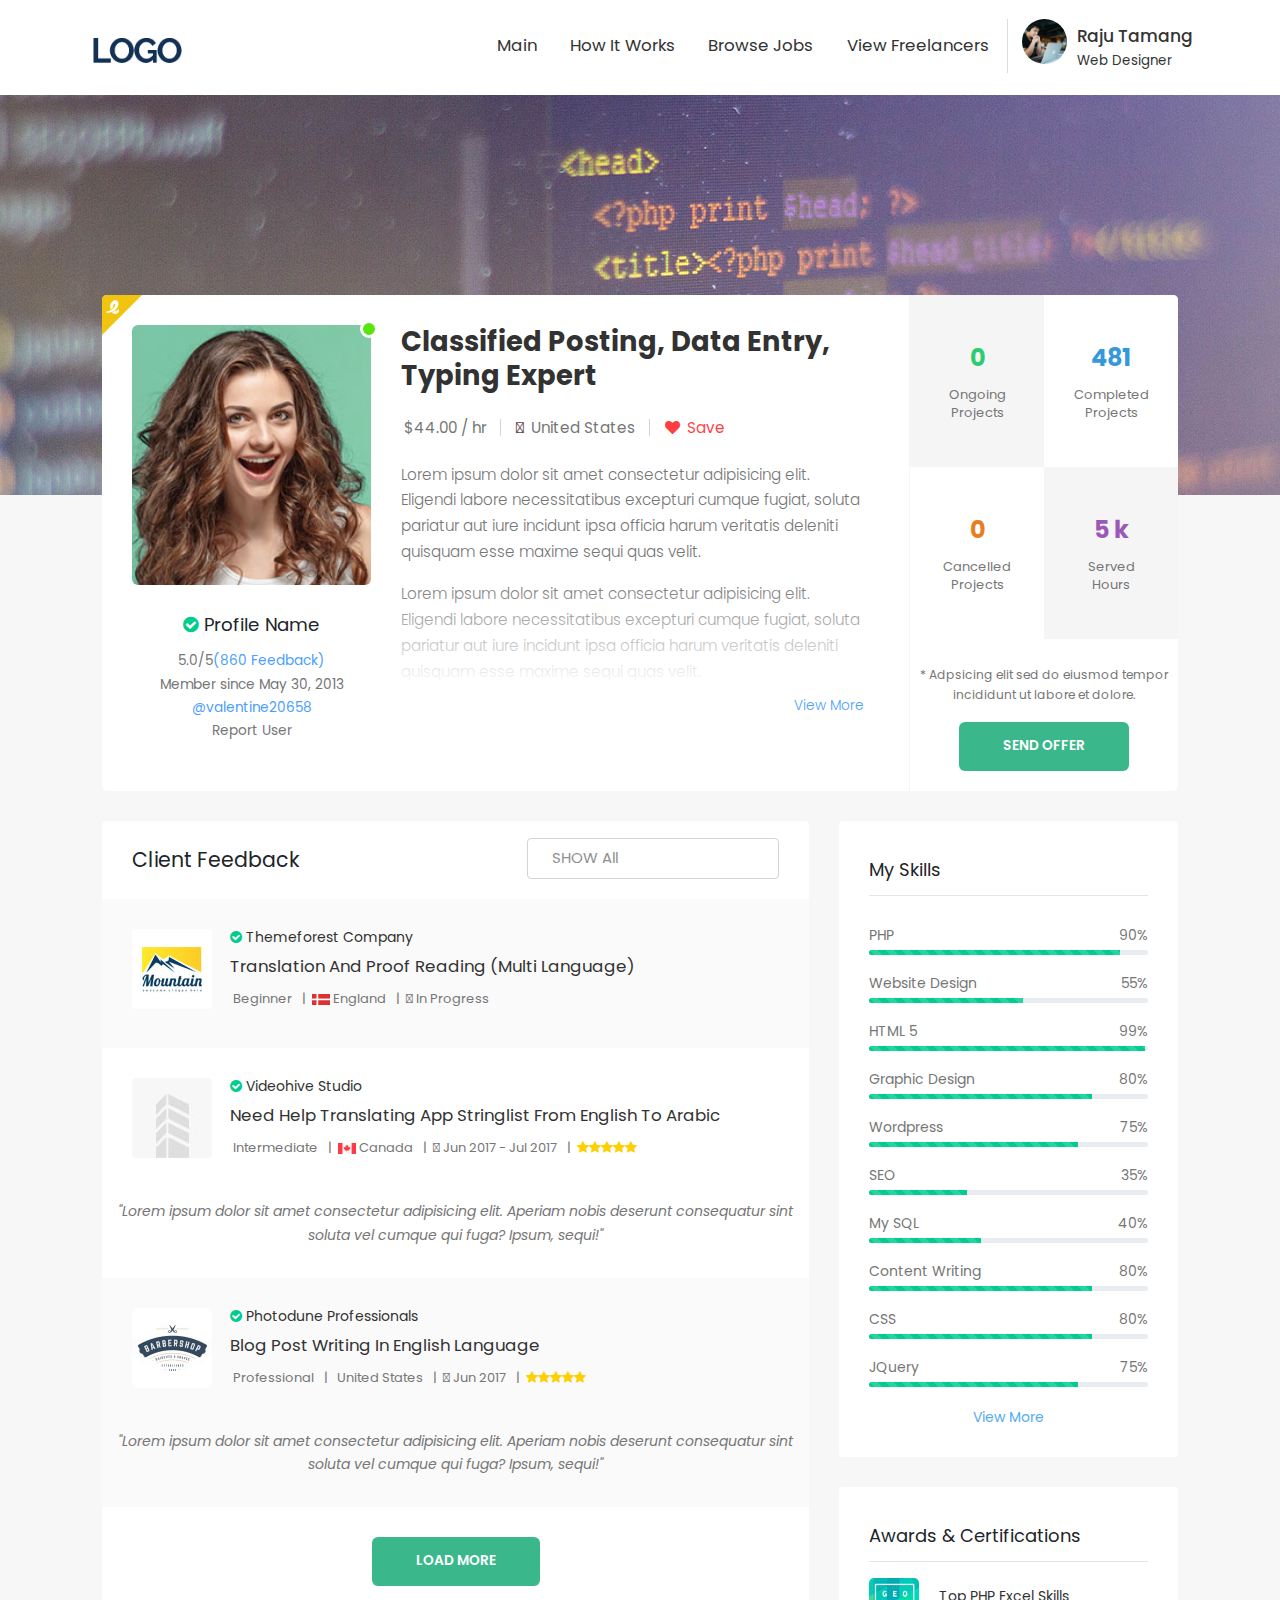
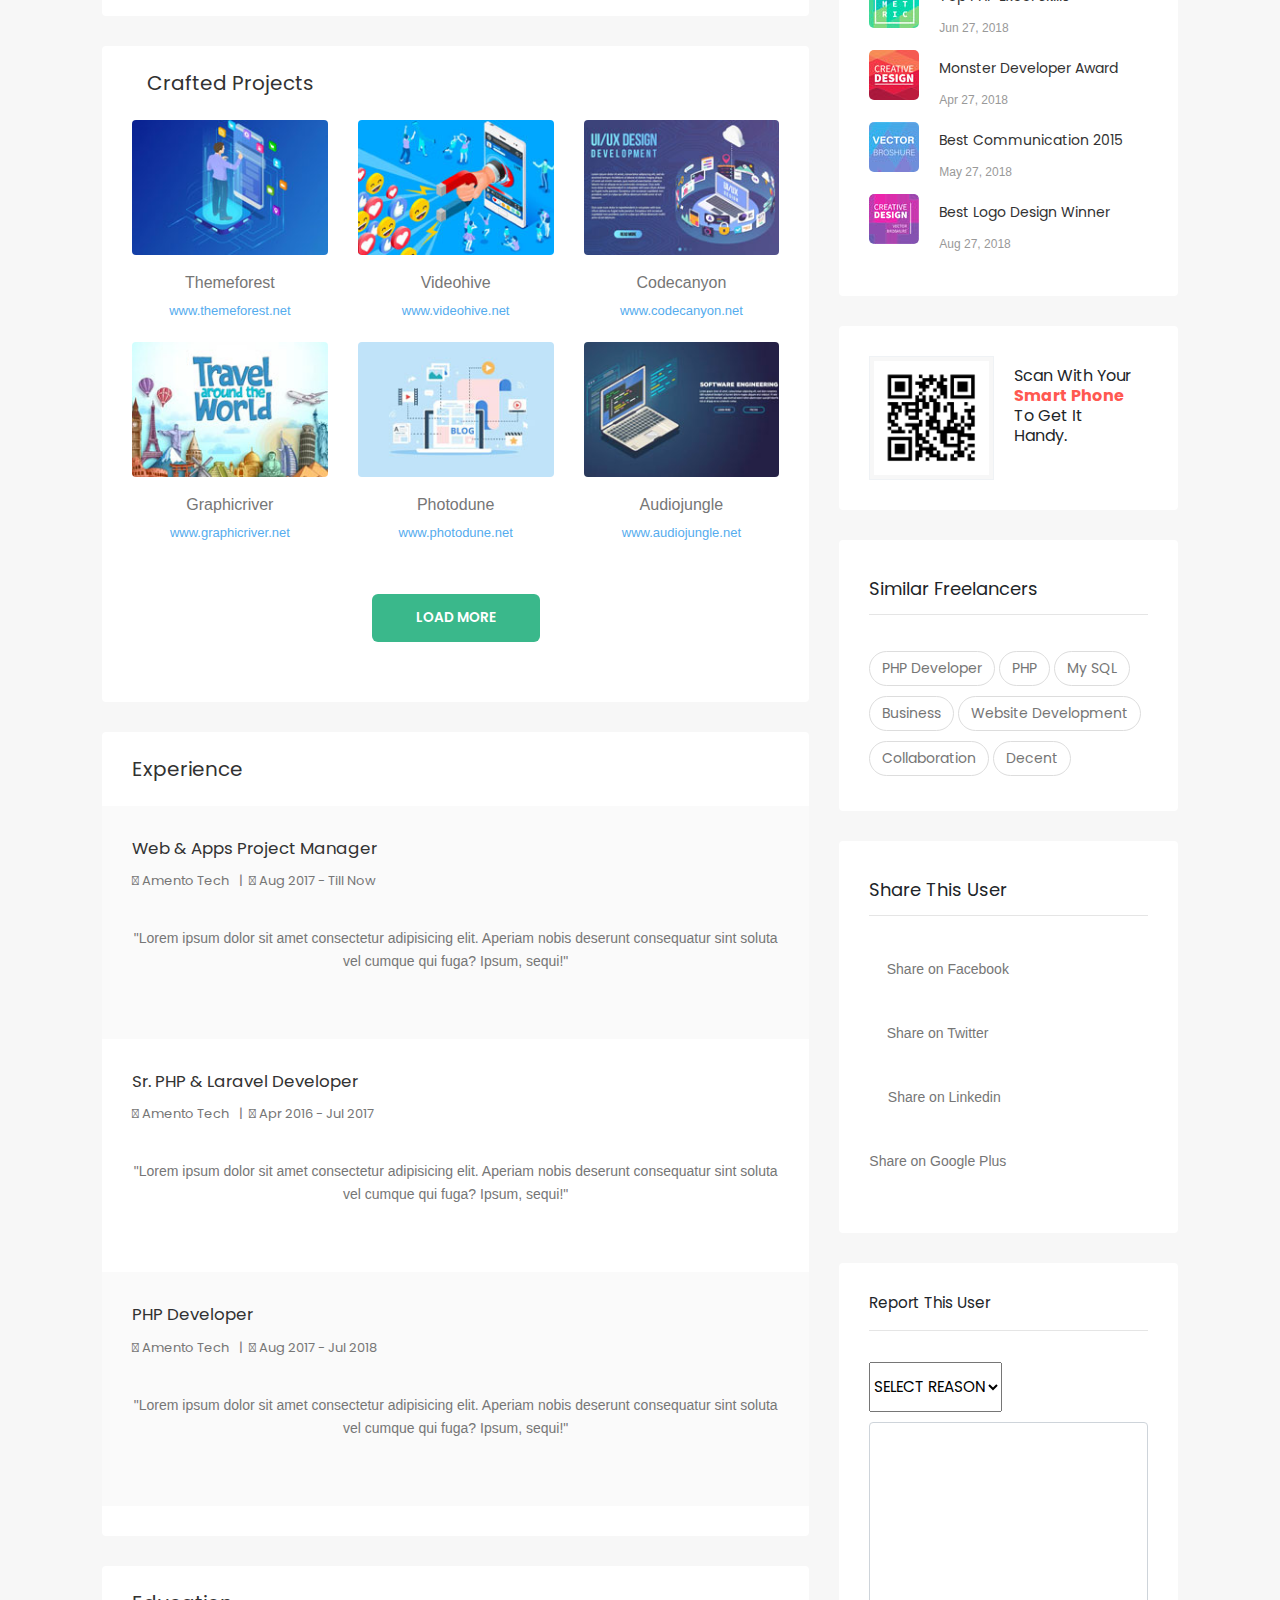
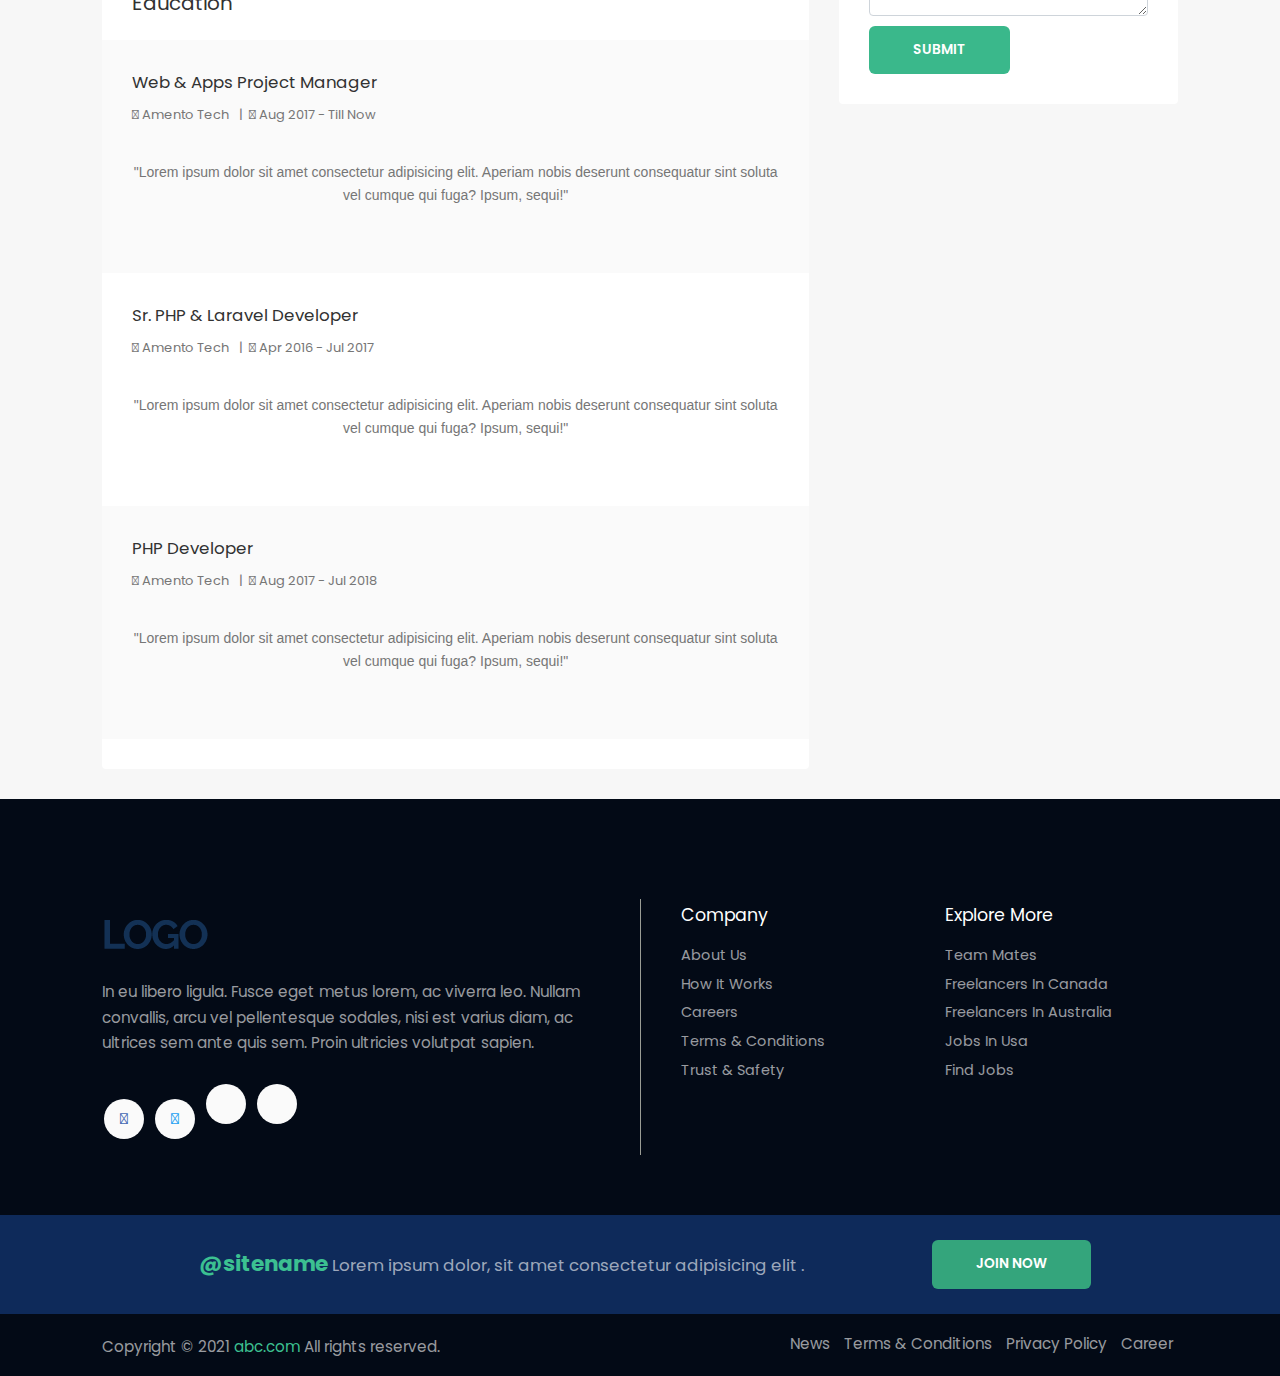
==== detailPage.html @ 2f691afe "workfromHome" ====
<!DOCTYPE html>
<html class="support-no-js">

<head>
    <meta charset="utf-8">
    <meta name="viewport" content="width=device-width, initial-scale=1">
    <link rel="shortcut icon" href="img/logo.png" />
    <title>New Job site</title>
    <!-- css_link -->
    <link rel="stylesheet" href="https://maxcdn.bootstrapcdn.com/bootstrap/4.0.0/css/bootstrap.min.css"
        integrity="sha384-Gn5384xqQ1aoWXA+058RXPxPg6fy4IWvTNh0E263XmFcJlSAwiGgFAW/dAiS6JXm" crossorigin="anonymous">
    <link rel="stylesheet" href="css/main.css">
    <link href="https://maxcdn.bootstrapcdn.com/font-awesome/4.7.0/css/font-awesome.min.css" rel="stylesheet"
        type="text/css">
    <link rel="stylesheet" href="https://use.fontawesome.com/releases/v5.8.1/css/all.css"
        integrity="sha384-50oBUHEmvpQ+1lW4y57PTFmhCaXp0ML5d60M1M7uH2+nqUivzIebhndOJK28anvf" crossorigin="anonymous">
</head>

<body>
    <header>
        <div id="headerWrap">
            <section id="navWrap">
                <nav class="navbar navbar-expand-lg navbar-light bg-light container" data-toggle="affix">
                    <a class="navbar-brand" href="index.html">
                         <img src="img/logo.png" class="img-fluid logoWhite"
                            alt="logo">
                            <img src="img/logo.png" class="img-fluid logoBlack"
                            alt="logo">
                    </a>
                    <div class="dropdown profileHolderMob">
                        <a class="nav-link dropdown-toggle" href="#" id="navbarDropdown" role="button" data-toggle="dropdown" aria-haspopup="true" aria-expanded="false">
                         <div class="profileInner">
                             <div class="profileImage"><img src="./img/9.jpg" class="img-fluid" alt="image"></div> 
                             <div class="profileInfo">
                                <h3>Raju Tamang</h3>
                               <p>Web Designer</p>
                             </div>
                         </div>
                        </a>
                        <div class="dropdown-menu" aria-labelledby="navbarDropdown">
                          <a class="dropdown-item" href="#">My Profile</a>
                          <a class="dropdown-item" href="#">Messages</a>
                          <a class="dropdown-item" href="#">Invoices</a>
                        </div>
                    </div>
                    <button class="navbar-toggler second-button" type="button" data-toggle="collapse"
                        data-target="#navbarSupportedContent" aria-controls="navbarSupportedContent"
                        aria-expanded="false" aria-label="Toggle navigation">
                        <div class="animated-icon2"><span></span><span></span><span></span><span></span>
                        </div>
                    </button>
                    <div class="collapse navbar-collapse" id="navbarSupportedContent">
                        <ul class="navbar-nav ml-auto">
                            <li class="nav-item">
                                <a class="nav-link" href="#">Main</a>
                            </li>
                            <li class="nav-item">
                                <a class="nav-link" href="detail.html">How it works</a>
                            </li>
                            <li class="nav-item">
                                <a class="nav-link" href="detail.html">Browse jobs</a>
                            </li>
                            <li class="nav-item">
                                <a class="nav-link" href="contact.html">View Freelancers</a>
                            </li>
                            <li class="nav-item dropdown profileHolder">
                                <a class="nav-link dropdown-toggle" href="#" id="navbarDropdown" role="button" data-toggle="dropdown" aria-haspopup="true" aria-expanded="false">
                                 <div class="profileInner">
                                     <div class="profileImage"><img src="./img/9.jpg" class="img-fluid" alt="image"></div> 
                                     <div class="profileInfo">
                                        <h3>Raju Tamang</h3>
                                       <p>Web Designer</p>
                                     </div>
                                 </div>
                                </a>
                                <div class="dropdown-menu" aria-labelledby="navbarDropdown">
                                  <a class="dropdown-item" href="#">My Profile</a>
                                  <a class="dropdown-item" href="#">Messages</a>
                                  <a class="dropdown-item" href="#">Invoices</a>
                                </div>
                              </li>
                        </ul>
                    </div>
                </nav>
            </section>
        </div>
    </header>
    <main>
        <div id="detailMain">
            <section id="banner">
                  <img src="img/banner.jpg" class="img-fluid" alt="image">
          </section>
          <section id="user-profile">
              <div class="container">
                  <div class="row profilebox">
                      <div class="col-sm-9 col-md-12 col-lg-9">
                          <div class="row profileboxLeft">
                            <div class="col-sm-4 profileWrap">
                                <div class="image">
                                    <img src="img/profile.jpg" class="img-fluid"  alt="image">
                                    <div class="isOnline"></div>
                                </div>
                                    <h3><i class="fa fa-check-circle" aria-hidden="true"></i> Profile Name
                                    </h3>
                                    <p> 5.0/5<a href="#"><span>(860 Feedback)</span></a>
                                        <br>
                                        Member since May 30, 2013
                                        <a href="#"> <span>@valentine20658</span></a>
                                        <br>
                                        <a href="#" class="report">Report User</a>
                                    </p>
                            </div>
                            <div class="col-sm-8 profileText">
                              <div class="top">
                                  <h2>Classified Posting, Data Entry, Typing Expert</h2>
                                  <ul>
                                      <li> <i class="far fa-money-bill-alt"></i> $44.00 / hr</li>
                                      <li> <i class="fas fa-flag"></i> United States </li>
                                      <li id="red"><i class="fa fa-heart"></i> Save</li>
                                  </ul>
                                  <div class="detailTextCov">
                                    <div class="detailText">
                                      <p>
                                        Lorem ipsum dolor sit amet consectetur adipisicing elit.
                                        Eligendi labore necessitatibus excepturi cumque fugiat,
                                        soluta pariatur aut iure incidunt ipsa officia harum
                                        veritatis deleniti quisquam esse maxime sequi quas
                                        velit.
                                      </p>
                                      <p>
                                        Lorem ipsum dolor sit amet consectetur adipisicing elit.
                                        Eligendi labore necessitatibus excepturi cumque fugiat,
                                        soluta pariatur aut iure incidunt ipsa officia harum
                                        veritatis deleniti quisquam esse maxime sequi quas
                                        velit.
                                      </p>
                                      <p>
                                        Lorem ipsum dolor sit amet consectetur adipisicing elit.
                                        Eligendi labore necessitatibus excepturi cumque fugiat,
                                        soluta pariatur aut iure incidunt ipsa officia harum
                                        veritatis deleniti quisquam esse maxime sequi quas
                                        velit.
                                      </p>
                                      <p>
                                        Lorem ipsum dolor sit amet consectetur adipisicing elit.
                                        Eligendi labore necessitatibus excepturi cumque fugiat,
                                        soluta pariatur aut iure incidunt ipsa officia harum
                                        veritatis deleniti quisquam esse maxime sequi quas
                                        velit.
                                      </p>
                                    </div>
                                    <div class="view_viewHolder">
                                      <a class="view_btn-overflow"> View More</a>
                                    </div>
                                  </div>
                              </div>
                            </div>
                          </div>
                      </div>
                      <div class="col-sm-3 col-md-12 col-lg-3 projectInfo">
                          <div class="stat">
                              <div class="stat1 color1">
                                  <h3 id="count1">0</h3>
                                  <h4>Ongoing <br> Projects</h4>
                              </div>
                              <div class="stat1 color2">
                                  <h3 id="count2">300</h3>
                                  <h4>Completed <br> Projects</h4>
                              </div>
                              <div class="stat1 color3">
                                  <h3 id="count3">0</h3>
                                  <h4>Cancelled <br> Projects</h4>
                              </div>
                              <div class="stat1 color4">
                                  <h3> <span id="count4">0</span> k</h3>
                                  <h4>Served <br>Hours</h4>
                              </div>
                            </div>
                            <div class="description">
                                <p> * Adpsicing elit sed do eiusmod tempor
                                    incididunt ut labore
                                    et dolore.</p>
                                <button type="button" class="btn viewBtn">SEND OFFER</button>
                            </div>
                      </div>
                      <div class="fearuredTag">
                        <img src="./img/featured.png" class="img-fluid" alt="image">
                    </div>
                  </div>
              </div>
          </section>
        <!-- User Feedbacks & Skills -->
        <section id="feedbackSkills">
            <div class="container">
                <div class="row">
                    <div class="col-sm-8 col-md-12 col-lg-8">
                        <!--client feedback -->
                        <div class="feedbackbox">
                            <div class="feedbacktop">
                                <div class="row">
                                    <div class="col-sm-7 headCov"><h2>Client Feedback</h2></div>
                                    <div class="col-sm-5">
                                        <div class="show-all">
                                            <div class="selectOne">
                                                <select class="form-control">
                                                    <option value="" selected="selected">SHOW All</option>
                                                    <option value="">ONE PAGE</option>
                                                    <option value="">TWO PAGE</option>
                                                  </select>
                                            </div>
                                        </div>
                                    </div>
                                </div>
                            </div>
                            <div class="companies backgroundColor">
                                <div class="row">
                                    <div class="col-sm-2">
                                        <div class="figure">
                                            <img src="img/c1.jpg" class="img-fluid" alt="logo">
                                        </div>
                                    </div>
                                    <div class="col-sm-10 image-margin">
                                        <div class="companyName">
                                            <div class="contenthead">
                                                <div class="title">
                                                    <a href=""><i class="fa fa-check-circle"></i> Themeforest
                                                        Company</a>
                                                    <h3>Translation And Proof Reading (Multi Language)</h3>
                                                </div>
                                                <ul class="userlisting">
                                                    <li><i class="fa fa-dollar-sign"></i> Beginner</li>
                                                    <li><img src="img/England.png" alt=""> England</li>
                                                    <li><i class="fas fa-spinner fa-spin"></i> In Progress</li>
                                                </ul>
                                            </div>
                                        </div>
                                    </div>
                                </div>
                            </div>
                            <div class="companies">
                                <div class="row">
                                    <div class="col-sm-2">
                                        <div class="figure">
                                            <img src="img/c2.jpg" class="img-fluid" alt="logo">
                                        </div>
                                    </div>
                                    <div class="col-sm-10 image-margin">
                                        <div class="companyName">
                                            <div class="contenthead">
                                                <div class="title">
                                                    <a href=""><i class="fa fa-check-circle"></i> Videohive Studio</a>
                                                    <h3>Need Help Translating App Stringlist From English To Arabic</h3>
                                                </div>
                                                <ul class="userlisting">
                                                    <li><i class="fa fa-dollar-sign"></i><i
                                                            class="fa fa-dollar-sign"></i>
                                                        Intermediate</span></li>
                                                    <li><img src="img/canada.png" alt=""> Canada</li>
                                                    <li><i class="far fa-calendar"></i> Jun 2017 - Jul 2017</li>
                                                    <li>
                                                        <div class="stars">
                                                            <i class="fa fa-star" aria-hidden="true"></i><i
                                                                class="fa fa-star" aria-hidden="true"></i><i
                                                                class="fa fa-star" aria-hidden="true"></i><i
                                                                class="fa fa-star" aria-hidden="true"></i><i
                                                                class="fa fa-star" aria-hidden="true"></i>
                                                        </div>
                                                    </li>
                                                </ul>
                                            </div>
                                        </div>
                                    </div>
                                    <div class="description">
                                        <p>"Lorem ipsum dolor sit amet consectetur adipisicing elit. Aperiam
                                            nobis
                                            deserunt consequatur sint soluta vel cumque qui fuga? Ipsum,
                                            sequi!"</p>
                                    </div>
                                </div>
                            </div>
                            <div class="companies backgroundColor">
                                <div class="row">
                                    <div class="col-sm-2">
                                        <div class="figure">
                                            <img src="img/c3.jpg" class="img-fluid" alt="logo">
                                        </div>
                                    </div>
                                    <div class="col-sm-10 image-margin">
                                        <div class="companyName">
                                            <div class="contenthead">
                                                <div class="title">
                                                    <a href=""><i class="fa fa-check-circle"></i> Photodune
                                                        Professionals</a>
                                                    <h3>Blog Post Writing In English Language</h3>
                                                </div>
                                                <ul class="userlisting">
                                                    <li><i class="fa fa-dollar-sign"></i><i
                                                            class="fa fa-dollar-sign"></i><i
                                                            class="fa fa-dollar-sign"></i> Professional</li>
                                                    <li><img src="image/usaflag.png" alt=""> United States</li>
                                                    <li><i class="far fa-calendar"></i> Jun 2017</li>
                                                    <li>
                                                        <div class="stars">
                                                            <i class="fa fa-star" aria-hidden="true"></i><i
                                                                class="fa fa-star" aria-hidden="true"></i><i
                                                                class="fa fa-star" aria-hidden="true"></i><i
                                                                class="fa fa-star" aria-hidden="true"></i><i
                                                                class="fa fa-star" aria-hidden="true"></i>
                                                        </div>
                                                    </li>
                                                </ul>
                                            </div>
                                        </div>
                                    </div>
                                    <div class="description">
                                        <p>"Lorem ipsum dolor sit amet consectetur adipisicing elit. Aperiam
                                            nobis
                                            deserunt consequatur sint soluta vel cumque qui fuga? Ipsum,
                                            sequi!"</p>
                                    </div>
                                </div>
                            </div>
                            <div class="loadMorebutton">
                                <a href="#"> <button type="button" class="btn viewBtn">LOAD MORE</button> </a>
                            </div>
                        </div>
                        <!-- Crafted project -->
                        <div class="CraftProject craftedPadding">
                            <div class="craftprojecttitle">
                                <h2>Crafted Projects</h2>
                            </div>
                            <div class="projectlist">
                                <div class="row">
                                    <div class="col-sm-4 projectpadding">
                                        <div class="project">
                                            <figure>
                                                <img src="img/p1.jpg" class="img-fluid" alt="project">
                                            </figure>
                                            <div class="projectcontent">
                                                <h3>Themeforest</h3>
                                                <a href="">www.themeforest.net</a>
                                            </div>
                                        </div>
                                        <div class="project">
                                            <figure>
                                                <img src="img/p4.jpg" class="img-fluid" alt="project">
                                            </figure>
                                            <div class="projectcontent">
                                                <h3>Graphicriver</h3>
                                                <a href=""> www.graphicriver.net</a>
                                            </div>
                                        </div>
                                    </div>
                                    <div class="col-sm-4 projectpadding">
                                        <div class="project">
                                            <figure>
                                                <img src="img/p2.jpg" class="img-fluid" alt="project">
                                            </figure>
                                            <div class="projectcontent">
                                                <h3>Videohive</h3>
                                                <a href="">www.videohive.net</a>
                                            </div>
                                        </div>
                                        <div class="project">
                                            <figure>
                                                <img src="img/p5.jpg" class="img-fluid" alt="project">
                                            </figure>
                                            <div class="projectcontent">
                                                <h3>Photodune</h3>
                                                <a href="">www.photodune.net</a>
                                            </div>
                                        </div>
                                    </div>
                                    <div class="col-sm-4 projectpadding">
                                        <div class="project">
                                            <figure>
                                                <img src="img/p3.jpg" class="img-fluid" alt="project">
                                            </figure>
                                            <div class="projectcontent">
                                                <h3>Codecanyon</h3>
                                                <a href="">www.codecanyon.net</a>
                                            </div>
                                        </div>
                                        <div class="project">
                                            <figure>
                                                <img src="img/p6.jpg" class="img-fluid" alt="project">
                                            </figure>
                                            <div class="projectcontent">
                                                <h3>Audiojungle </h3>
                                                <a href="">www.audiojungle.net</a>
                                            </div>
                                        </div>
                                    </div>
                                </div>
                                <div class="loadMorebutton">
                                    <a href=""> <button type="button" class="btn viewBtn">LOAD MORE</button> </a>
                                </div>

                            </div>
                        </div>
                        <!-- Experience -->
                        <div class="CraftProject">
                            <div class="craftprojecttitle">
                                <h2>Experience</h2>
                            </div>
                            <div class="e-content backgroundColor">
                                <div class="contenthead">
                                    <div class="title">
                                        <h3>Web & Apps Project Manager</h3>
                                    </div>
                                    <ul class="userlisting">
                                        <li><i class="far fa-building"></i> Amento Tech</li>
                                        <li><i class="far fa-calendar"></i> Aug 2017 - Till Now</li>
                                    </ul>
                                    <div class="description">
                                        <p>"Lorem ipsum dolor sit amet consectetur adipisicing elit. Aperiam
                                            nobis
                                            deserunt consequatur sint soluta vel cumque qui fuga? Ipsum,
                                            sequi!"</p>
                                    </div>
                                </div>
                            </div>
                            <div class="e-content">
                                <div class="contenthead">
                                    <div class="title">
                                        <h3>Sr. PHP & Laravel Developer</h3>
                                    </div>
                                    <ul class="userlisting">
                                        <li><i class="far fa-building"></i> Amento Tech</li>
                                        <li><i class="far fa-calendar"></i> Apr 2016 - Jul 2017</li>
                                    </ul>
                                    <div class="description">
                                        <p>"Lorem ipsum dolor sit amet consectetur adipisicing elit. Aperiam
                                            nobis
                                            deserunt consequatur sint soluta vel cumque qui fuga? Ipsum,
                                            sequi!"</p>
                                    </div>
                                </div>
                            </div>
                            <div class="e-content backgroundColor">
                                <div class="contenthead">
                                    <div class="title">
                                        <h3>PHP Developer</h3>
                                    </div>
                                    <ul class="userlisting">
                                        <li><i class="far fa-building"></i> Amento Tech</li>
                                        <li><i class="far fa-calendar"></i> Aug 2017 - Jul 2018</li>
                                    </ul>
                                    <div class="description">
                                        <p>"Lorem ipsum dolor sit amet consectetur adipisicing elit. Aperiam
                                            nobis
                                            deserunt consequatur sint soluta vel cumque qui fuga? Ipsum,
                                            sequi!"</p>
                                    </div>
                                </div>
                            </div>
                            <div class="empty"></div>
                        </div>
                        <!-- Education -->
                        <div class="CraftProject">
                            <div class="craftprojecttitle">
                                <h2>Education</h2>
                            </div>
                            <div class="e-content backgroundColor">
                                <div class="contenthead">
                                    <div class="title">
                                        <h3>Web & Apps Project Manager</h3>
                                    </div>
                                    <ul class="userlisting">
                                        <li><i class="far fa-building"></i> Amento Tech</li>
                                        <li><i class="far fa-calendar"></i> Aug 2017 - Till Now</li>
                                    </ul>
                                    <div class="description">
                                        <p>"Lorem ipsum dolor sit amet consectetur adipisicing elit. Aperiam
                                            nobis
                                            deserunt consequatur sint soluta vel cumque qui fuga? Ipsum,
                                            sequi!"</p>
                                    </div>
                                </div>
                            </div>
                            <div class="e-content">
                                <div class="contenthead">
                                    <div class="title">
                                        <h3>Sr. PHP & Laravel Developer</h3>
                                    </div>
                                    <ul class="userlisting">
                                        <li><i class="far fa-building"></i> Amento Tech</li>
                                        <li><i class="far fa-calendar"></i> Apr 2016 - Jul 2017</li>
                                    </ul>
                                    <div class="description">
                                        <p>"Lorem ipsum dolor sit amet consectetur adipisicing elit. Aperiam
                                            nobis
                                            deserunt consequatur sint soluta vel cumque qui fuga? Ipsum,
                                            sequi!"</p>
                                    </div>
                                </div>
                            </div>
                            <div class="e-content backgroundColor">
                                <div class="contenthead">
                                    <div class="title">
                                        <h3>PHP Developer</h3>
                                    </div>
                                    <ul class="userlisting">
                                        <li><i class="far fa-building"></i> Amento Tech</li>
                                        <li><i class="far fa-calendar"></i> Aug 2017 - Jul 2018</li>
                                    </ul>
                                    <div class="description">
                                        <p>"Lorem ipsum dolor sit amet consectetur adipisicing elit. Aperiam
                                            nobis
                                            deserunt consequatur sint soluta vel cumque qui fuga? Ipsum,
                                            sequi!"</p>
                                    </div>
                                </div>
                            </div>
                            <div class="empty"></div>
                        </div>
                    </div>
                    <div class="col-sm-4 col-md-12 col-lg-4">
                        <!-- skills -->
                        <div class="skill">
                            <div class="skillTitle">
                                <h2>My Skills</h2>
                                <hr>
                            </div>
                            <div class="progress-panel">
                                <div class="progressTitle">
                                    <h3>PHP <span>90%</span></h3>
                                </div>
                                <div class="progress barHeight">
                                    <div class="progress-bar progress-bar-striped progress-bar-animated"
                                        role="progressbar" aria-valuenow="75" aria-valuemin="0" aria-valuemax="100"
                                        style="width: 90%"></div>
                                </div>
                            </div>
                            <div class="progress-panel">
                                <div class="progressTitle">
                                    <h3>Website Design<span>55%</span></h3>
                                </div>
                                <div class="progress barHeight">
                                    <div class="progress-bar progress-bar-striped progress-bar-animated"
                                        role="progressbar" aria-valuenow="75" aria-valuemin="0" aria-valuemax="100"
                                        style="width: 55%"></div>
                                </div>
                            </div>
                            <div class="progress-panel">
                                <div class="progressTitle">
                                    <h3>HTML 5<span>99%</span></h3>
                                </div>
                                <div class="progress barHeight">
                                    <div class="progress-bar progress-bar-striped progress-bar-animated"
                                        role="progressbar" aria-valuenow="75" aria-valuemin="0" aria-valuemax="100"
                                        style="width: 99%"></div>
                                </div>
                            </div>
                            <div class="progress-panel">
                                <div class="progressTitle">
                                    <h3>Graphic Design<span>80%</span></h3>
                                </div>
                                <div class="progress barHeight">
                                    <div class="progress-bar progress-bar-striped progress-bar-animated"
                                        role="progressbar" aria-valuenow="75" aria-valuemin="0" aria-valuemax="100"
                                        style="width: 80%"></div>
                                </div>
                            </div>
                            <div class="progress-panel">
                                <div class="progressTitle">
                                    <h3>Wordpress<span>75%</span></h3>
                                </div>
                                <div class="progress barHeight">
                                    <div class="progress-bar progress-bar-striped progress-bar-animated"
                                        role="progressbar" aria-valuenow="75" aria-valuemin="0" aria-valuemax="100"
                                        style="width: 75%"></div>
                                </div>
                            </div>
                            <div class="progress-panel">
                                <div class="progressTitle">
                                    <h3>SEO<span>35%</span></h3>
                                </div>
                                <div class="progress barHeight">
                                    <div class="progress-bar progress-bar-striped progress-bar-animated"
                                        role="progressbar" aria-valuenow="75" aria-valuemin="0" aria-valuemax="100"
                                        style="width: 35%"></div>
                                </div>
                            </div>
                            <div class="progress-panel">
                                <div class="progressTitle">
                                    <h3>My SQL<span>40%</span></h3>
                                </div>
                                <div class="progress barHeight">
                                    <div class="progress-bar progress-bar-striped progress-bar-animated"
                                        role="progressbar" aria-valuenow="75" aria-valuemin="0" aria-valuemax="100"
                                        style="width: 40%"></div>
                                </div>
                            </div>
                            <div class="progress-panel">
                                <div class="progressTitle">
                                    <h3>Content Writing<span>80%</span></h3>
                                </div>
                                <div class="progress barHeight">
                                    <div class="progress-bar progress-bar-striped progress-bar-animated"
                                        role="progressbar" aria-valuenow="75" aria-valuemin="0" aria-valuemax="100"
                                        style="width: 80%"></div>
                                </div>
                            </div>
                            <div class="progress-panel">
                                <div class="progressTitle">
                                    <h3>CSS<span>80%</span></h3>
                                </div>
                                <div class="progress barHeight">
                                    <div class="progress-bar progress-bar-striped progress-bar-animated"
                                        role="progressbar" aria-valuenow="75" aria-valuemin="0" aria-valuemax="100"
                                        style="width: 80%"></div>
                                </div>
                            </div>
                            <div class="progress-panel">
                                <div class="progressTitle">
                                    <h3>JQuery<span>75%</span></h3>
                                </div>
                                <div class="progress barHeight">
                                    <div class="progress-bar progress-bar-striped progress-bar-animated"
                                        role="progressbar" aria-valuenow="75" aria-valuemin="0" aria-valuemax="100"
                                        style="width: 75%"></div>
                                </div>
                            </div>
                            <div class="viewMore"><a href="#">View More</a>
                            </div>
                        </div>
                        <!-- certificate -->
                        <div class="skill">
                            <div class="awardTitle">
                                <h2>Awards & Certifications</h2>
                                <hr>
                            </div>
                            <div class="certificate">
                                <figure class="certificateImage">
                                    <img src="img/a1.jpg" width="img-fluid" alt="logo">
                                </figure>
                                <div class="certificateTitle">
                                    <h2>Top PHP Excel Skills</h2>
                                    <h3>Jun 27, 2018</h3>
                                </div>
                            </div>
                            <div class="certificate">
                                <figure class="certificateImage">
                                    <img src="img/a2.jpg" width="img-fluid" alt="logo">
                                </figure>
                                <div class="certificateTitle">
                                    <h2>Monster Developer Award</h2>
                                    <h3>Apr 27, 2018</h3>
                                </div>
                            </div>
                            <div class="certificate">
                                <figure class="certificateImage">
                                    <img src="img/a3.jpg" width="img-fluid" alt="logo">
                                </figure>
                                <div class="certificateTitle">
                                    <h2>Best Communication 2015</h2>
                                    <h3>May 27, 2018</h3>
                                </div>
                            </div>
                            <div class="certificate">
                                <figure class="certificateImage">
                                    <img src="img/a4.jpg" width="img-fluid" alt="logo">
                                </figure>
                                <div class="certificateTitle">
                                    <h2>Best Logo Design Winner</h2>
                                    <h3>Aug 27, 2018</h3>
                                </div>
                            </div>
                        </div>
                        <!-- qr code -->
                        <div class="skill">
                            <div class="row">
                            <div class="col-sm-6 qrCodeImage">
                                <figure class="qrCode">
                                    <img src="img/qrcode.png" width="img-fluid" alt="qrcode">
                                </figure>
                            </div>
                            <div class="col-sm-6 iconpadding">
                                <div class="lnr lnr-laptop-phone"></div>
                                <div class="head"><h2>Scan with your <span>smart phone</span>
                                    To get it handy.
                                </h2></div>
                            </div>
                        </div>
                        </div>
                        <!-- similiar freelanchers -->
                        <div class="skill">
                            <div class="skillTitle">
                                <h2>Similar Freelancers</h2>
                                <hr>
                            </div>
                          <a href="#" type="button" class="btn button" data-toggle="button">PHP Developer</a>
                           <a href="#" type="button" class="btn button" data-toggle="button">PHP</a>
                           <a href="#" type="button" class="btn button" data-toggle="button">My SQL</a>
                           <a href="#" type="button" class="btn button" data-toggle="button">Business</a>
                           <a href="#" type="button" class="btn button" data-toggle="button">Website Development</a>
                           <a href="#" type="button" class="btn button" data-toggle="button">Collaboration</a>
                           <a href="#" type="button" class="btn button" data-toggle="button">Decent</a>
                    </div>
                    <!-- share user -->
                    <div class="skill">
                        <div class="skillTitle">
                            <h2>Share This User</h2>
                            <hr>
                        </div>
                        <div class="links link1">
                         <h2><a href="#"><i class="fab fa-facebook-square" aria-hidden="true"></i> Share on Facebook</a></h2>
                          </div>
                        <div class="links link2">
                           <h2><a href="#"><i class="fab fa-twitter" aria-hidden="true"></i> Share on Twitter</a></h2>
                            </div>
                        <div class="links link3">
                               <h2><a href="#"><i class="fab fa-linkedin" aria-hidden="true"> </i> Share on Linkedin</a></h2>
                                </div>
                        <div class="links link4">
                                   <h2><a href="#"><i class="fab fa-google-plus-g" aria-hidden="true"></i> Share on Google Plus</a></h2>
                                    </div>
                    </div>
                    <!-- report user -->
                    <div class="skill">
                        <div class="skillTitle">
                            Report This User
                            <hr>
                        </div>
                        <form>
                        <div class="select1">
                            <div class="select-down">
                                <select>
                                    <option value="Select Reason">SELECT REASON</option>
                                    <option value="REASON ONE">REASON ONE </option>
                                    <option value="REASON TWO">REASON TWO</option>
                                    <option value="REASON THREE">REASON THREE</option>
                                    <option value="REASON FOUR">REASON FOUR</option>
                                </select>
                            </div>
                        </div>
                        <div class="form-description">
                            <textarea class="form" id="Textarea1"  rows="9"></textarea>
                          </div>
                          <div class="submitButton">
                            <a href=""> <button type="button" class="btn viewBtn">SUBMIT</button> </a>
                          </div>
                    </div>
                </div>
            </div>
        </section>
        </div>
    </main>
    <footer>
            <section class="footer">
                <div class="container">
                    <div class="row">
                        <div class="col-md-6 col-lg-6">
                            <div class="widget1">
                                <img src="./img/logo.png" class="img-fluid" alt="logo">
                                <p>
                                    In eu libero ligula. Fusce eget metus lorem, ac viverra
                                    leo. Nullam convallis, arcu vel pellentesque sodales,
                                    nisi est varius diam, ac ultrices sem ante quis sem.
                                    Proin ultricies volutpat sapien.
                                </p>
                                <div class="socialLinks">
                                    <ul>
                                        <li>
                                            <a href="#">
                                                <i class="fab fa-facebook-f"></i>
                                            </a>
                                        </li>
                                        <li>
                                            <a href="#">
                                                <i class="fab fa-twitter"></i>
                                            </a>
                                        </li>
                                        <li>
                                            <a href="#">
                                                <i class="fab fa-linkedin-in"></i>
                                            </a>
                                        </li>
                                        <li>
                                            <a href="#">
                                                <i class="fab fa-google-plus-g"></i>
                                            </a>
                                        </li>
                                    </ul>
                                </div>
                            </div>
                        </div>
                        <div class="col-sm-6 linksDivider">
                            <div class="row">
                                <div class="col-sm-6">
                                    <div class="widget3">
                                        <h5>
                                            Company
                                        </h5>
                                        <ul>
                                            <li>
                                                <a href="#">
                                                    About us
                                                </a>
                                            </li>
                                            <li>
                                                <a href="#">
                                                    How it works
                                                </a>
                                            </li>
                                            <li>
                                                <a href="#">
                                                    Careers
                                                </a>
                                            </li>
                                            <li>
                                                <a href="#">
                                                   Terms & Conditions
                                                </a>
                                            </li>
                                            <li>
                                                <a href="#">
                                                    Trust & Safety
                                                </a>
                                            </li>
                                        </ul>
                                    </div>
                                </div>
                                <div class="col-sm-6">
                                    <div class="widget4">
                                        <h5>
                                            Explore More
                                        </h5>
                                        <ul>
                                            <li>
                                                <a href="#">
                                                    Team mates
                                                </a>
                                            </li>
                                            <li>
                                                <a href="#">
                                                   Freelancers in Canada
                                                </a>
                                            </li>
                                            <li>
                                                <a href="#">
                                                   Freelancers in Australia
                                                </a>
                                            </li>
                                            <li>
                                                <a href="#">
                                                Jobs in Usa
                                                </a>
                                            </li>
                                            <li>
                                                <a href="#">
                                                    Find Jobs
                                                </a>
                                            </li>
                                        </ul>
                                    </div>
                                </div>
                            </div>
                        </div>
                    </div>
                </div>
                <section id="footJoin" >
                    <div class="container">
                        <div class="row">
                            <div class="col-sm-9 joinText">
                         <p>
                            <a href="#">@sitename</a> Lorem ipsum dolor, sit amet consectetur adipisicing elit .
                         </p> 
                            </div>
                            <div class="col-sm-3">
                                <a href="#" class="btn viewBtn">Join Now</a>
                            </div>
                        </div>
                    </div>
                </section>
                <section id="foot_btm">
                    <div class="container">
                      <div class="row">
                        <div class="col-md-12">
                          <p class="float-left">
                            Copyright © 2021 <span>abc.com</span> All rights
                            reserved.
                          </p>
                          <div class="float-right">
                            <a href="#">News</a>
                            <a href="#">Terms & Conditions</a>
                            <a href="#"> Privacy Policy</a>
                            <a href="#"> Career</a>
                          </div>
                        </div>
                      </div>
                    </div>
                  </section>
            </section>
    </footer>
    <!-- js_link -->
    <script src="https://code.jquery.com/jquery-3.1.1.min.js"></script>
    <script src="https://cdnjs.cloudflare.com/ajax/libs/popper.js/1.12.9/umd/popper.min.js"
        integrity="sha384-ApNbgh9B+Y1QKtv3Rn7W3mgPxhU9K/ScQsAP7hUibX39j7fakFPskvXusvfa0b4Q"
        crossorigin="anonymous"></script>
    <script src="https://maxcdn.bootstrapcdn.com/bootstrap/4.0.0/js/bootstrap.min.js"
        integrity="sha384-JZR6Spejh4U02d8jOt6vLEHfe/JQGiRRSQQxSfFWpi1MquVdAyjUar5+76PVCmYl"
        crossorigin="anonymous"></script>
    <script src="js/common.js"></script>
</body>

</html>
---- css/main.css ----
@import url("https://fonts.googleapis.com/css2?family=Poppins:wght@100;200;300;400;500;600;700;800;900&display=swap");
html {
  height: 100%;
  position: relative;
}

body {
  font-family: "Poppins", sans-serif;
  font-size: 0.95em;
  font-style: normal;
  font-weight: 400;
  line-height: 1.375;
  background: #fff;
}

@media only screen and (max-width: 600px) {
  body {
    font-size: 83%;
  }
}

.no-mar-pad {
  margin: 0 !important;
  padding: 0 !important;
}

.no-mar-padright {
  padding-right: 0;
}

.no-mar-padleft {
  padding-left: 0;
}

a, a:hover, a:focus {
  color: inherit;
  text-decoration: none;
  transition: all 0.3s;
}

p {
  line-height: 1.7;
}

button:focus {
  outline: 0px auto -webkit-focus-ring-color;
}

h1, h2 {
  font-weight: 700;
}

h3,
h4 {
  font-weight: 400;
}

h1 {
  font-size: 3em;
  margin: 10px 0;
  font-weight: 600;
}

h2 {
  font-size: 2.7em;
  margin: 10px 0;
  font-weight: 600;
}

h3 {
  font-size: 2em;
  margin: 10px 0;
  line-height: 1.5;
}

h4 {
  font-size: 1.2em;
  margin: 10px 0;
  line-height: 1.5;
}

::selection {
  background: #133155;
  color: #fff;
}

.container {
  padding: 0 2.5%;
}

@media only screen and (max-width: 600px) {
  .container {
    padding: 0 4%;
  }
}

.secGap {
  padding: 100px 0;
}

@media only screen and (max-width: 600px) {
  .secGap {
    padding: 40px 0;
  }
}

.secTitle h1 {
  font-size: 2.7em;
  position: relative;
  margin-bottom: 25px;
  padding-bottom: 30px;
}

@media only screen and (max-width: 600px) {
  .secTitle h1 {
    font-size: 1.9em;
    margin-bottom: 20px;
    padding-bottom: 25px;
  }
}

.secTitle h1::before {
  content: '';
  width: 100px;
  height: 6px;
  background: #133155;
  position: absolute;
  bottom: 0;
}

@media only screen and (max-width: 600px) {
  .secTitle h1::before {
    height: 5px;
    width: 60px;
  }
}

.viewBtn {
  background: #3ab88b;
  padding: 13px 43px;
  border-radius: 6px;
  text-transform: uppercase;
  font-weight: 600;
  color: #fff;
  font-size: 0.9em;
}

.viewBtn:hover {
  background: #34a57c;
  color: #fff;
}

.pageTitle {
  margin-bottom: 50px;
}

.pageTitle.titleCenter {
  text-align: center;
}

.pageTitle.titleCenter h2::before {
  left: 45%;
}

@media only screen and (max-width: 600px) {
  .pageTitle.titleCenter h2::before {
    left: 40%;
  }
}

.pageTitle h2 {
  font-size: 2.2em;
  position: relative;
  margin-bottom: 15px;
  padding-bottom: 18px;
  font-weight: bolder;
}

@media only screen and (max-width: 600px) {
  .pageTitle h2 {
    font-size: 1.8em;
    margin-bottom: 15px;
    padding-bottom: 15px;
  }
}

.pageTitle h2::before {
  content: '';
  width: 100px;
  height: 4px;
  background: #3cc091;
  position: absolute;
  bottom: 0;
}

@media only screen and (max-width: 600px) {
  .pageTitle h2::before {
    height: 3px;
    width: 60px;
  }
}

.pageTitle h4 {
  margin-top: 0;
  font-size: 16px;
  color: #8c8c8e;
}

@media only screen and (max-width: 600px) {
  .pageTitle h4 {
    font-size: 14px;
  }
}

#pageBanner .pageBannerInner {
  height: 300px;
  display: flex;
  justify-content: center;
  flex-direction: column;
  text-align: center;
  color: #fff;
  background: rgba(50, 50, 50, 0.4);
}

#pageBanner .pageBannerInner h1 {
  font-size: 3em;
}

@media only screen and (max-width: 600px) {
  #pageBanner .pageBannerInner h2 {
    font-size: 1.7em;
    margin-bottom: 0;
  }
}

.breadcrumb {
  background-color: transparent;
  text-align: center;
  justify-content: center;
  margin-bottom: 0;
}

.breadcrumb .breadcrumb-item {
  font-size: 1.1em;
}

.breadcrumb .breadcrumb-item.active {
  color: #949494;
}

@media (min-width: 1366px) {
  #navWrap .container {
    max-width: 1260px;
  }
}

.navbar {
  transition: padding 0.9s ease;
  background-color: transparent !important;
  padding: 0;
}

#headerWrap {
  transition: all 0.3s ease-in;
  -webkit-transition: all 0.3s ease-in;
  -moz-transition: all 0.3s ease-in;
  -ms-transition: all 0.3s ease-in;
  -o-transition: all 0.3s ease-in;
}

@media only screen and (max-width: 900px) {
  #headerWrap {
    position: fixed;
    top: 0;
    width: 100%;
    z-index: 999;
    background: #fff;
  }
}

@media only screen and (max-width: 600px) {
  #headerWrap .navbar {
    padding: 0;
  }
}

#headerWrap.affix {
  background: #fff;
  transition: all 0.3s ease-in;
  -webkit-transition: all 0.3s ease-in;
  -moz-transition: all 0.3s ease-in;
  -ms-transition: all 0.3s ease-in;
  -o-transition: all 0.3s ease-in;
  box-shadow: 0 0 5px #00000073;
}

#headerWrap.affix .nav-link {
  color: #000;
}

@media only screen and (max-width: 600px) {
  #headerWrap.affix .nav-link {
    padding: 0.5rem 0rem;
  }
}

#headerWrap.affix .navbar-brand .logoBlack {
  display: block;
}

#headerWrap.affix .navbar-brand .logoWhite {
  display: none;
}

#headerWrap.bgChange {
  background: #fff;
  transition: all 0.3s ease-in;
  -webkit-transition: all 0.3s ease-in;
  -moz-transition: all 0.3s ease-in;
  -ms-transition: all 0.3s ease-in;
  -o-transition: all 0.3s ease-in;
}

#headerWrap.bgChange .nav-link {
  color: #000;
}

#headerWrap.bgChange .navbar-brand .logoBlack {
  display: block;
}

#headerWrap.bgChange .navbar-brand .logoWhite {
  display: none;
}

.navbar-brand {
  font-size: 1.5em;
  line-height: 1.2;
  font-weight: bold;
  text-transform: uppercase;
}

.navbar-brand span {
  font-size: 0.9em;
  letter-spacing: 2px;
}

.navbar-brand img {
  height: 60px;
  margin-top: 5px;
}

@media only screen and (max-width: 600px) {
  .navbar-brand img {
    height: 35px;
  }
}

@media only screen and (max-width: 600px) {
  .navbar-brand .logoWhite {
    display: none;
  }
}

.navbar-brand .logoBlack {
  display: none;
}

@media only screen and (max-width: 600px) {
  .navbar-brand .logoBlack {
    display: block;
  }
}

.navbar-light .navbar-nav .nav-link:focus,
.navbar-light .navbar-nav .nav-link:hover {
  color: #133155;
}

.navbar-light .navbar-nav .active > .nav-link {
  color: #133155;
}

.navbar-light .navbar-nav .nav-link.active {
  color: #133155;
}

.navbar-light .navbar-nav .nav-link.show {
  color: #133155;
}

.navbar-light .navbar-nav .show > .nav-link {
  color: #133155;
}

.navbar-light .navbar-nav .nav-link {
  color: #333;
  font-size: 1.1em;
  text-transform: capitalize;
  padding: 1.2rem 0rem;
  margin: 0 1em;
  border-bottom: 3px solid transparent;
  height: 100%;
  display: flex;
  justify-content: center;
  flex-direction: column;
  position: relative;
}

.navbar-light .navbar-nav .nav-link::after {
  content: "";
  position: absolute;
  height: 2px;
  width: 10px;
  bottom: 20px;
  left: 50%;
  margin: 0 0 0 -10px;
  transition: all 0.3s ease-in;
  -webkit-transition: all 0.3s ease-in;
  -moz-transition: all 0.3s ease-in;
  -ms-transition: all 0.3s ease-in;
  -o-transition: all 0.3s ease-in;
}

.navbar-light .navbar-nav .nav-link:hover::after, .navbar-light .navbar-nav .nav-link.active::after {
  background: #133155;
  width: 20px;
  transition: all 0.3s ease-in;
  -webkit-transition: all 0.3s ease-in;
  -moz-transition: all 0.3s ease-in;
  -ms-transition: all 0.3s ease-in;
  -o-transition: all 0.3s ease-in;
}

@media only screen and (max-width: 600px) {
  .navbar-light .navbar-nav .nav-link {
    margin: 0 0em;
    color: #000;
    font-size: 1.2em;
  }
}

.navbar-light .navbar-toggler {
  background: none;
}

.dropdown-toggle::after {
  display: none;
}

.dropdown-toggle:hover::before, .dropdown-toggle.active::before {
  color: #133155;
}

.dropdown-toggle i {
  font-size: 11px;
  color: #1d1d1d;
}

.dropdown-menu {
  border-radius: 0;
  border: 0px solid rgba(0, 0, 0, 0.15);
  margin: 0;
}

@media only screen and (max-width: 900px) {
  .dropdown-menu {
    padding: 0;
  }
  .dropdown-menu .dropdown-item:not(:last-child) {
    border-bottom: 1px solid #ddd;
  }
}

.dropdown-item {
  font-weight: 300;
  padding: 0.5rem 1.5rem;
}

.dropdown-item.active, .dropdown-item:hover, .dropdown-item:focus, .dropdown-item:active {
  text-decoration: none;
  background-color: #2254903d;
}

.dropdown-item:not(:last-child) {
  border-bottom: 1px solid #ddd;
}

.animated-icon2 {
  width: 30px;
  height: 20px;
  position: relative;
  margin: 0px;
  transform: rotate(0deg);
  transition: 1s ease-in-out;
  cursor: pointer;
}

.animated-icon2 span {
  display: block;
  position: absolute;
  height: 3px;
  width: 100%;
  border-radius: 9px;
  opacity: 1;
  left: 0;
  transform: rotate(0deg);
  transition: 0.45s ease-in-out;
  background: #000;
}

.animated-icon2 span:nth-child(1) {
  width: 100%;
  top: 0px;
}

.animated-icon2 span:nth-child(4) {
  width: 100%;
  top: 20px;
}

.animated-icon2 span:nth-child(2) {
  top: 10px;
}

.animated-icon2 span:nth-child(3) {
  top: 10px;
}

.animated-icon2.open span:nth-child(1) {
  top: 11px;
  width: 0%;
  left: 50%;
}

.animated-icon2.open span:nth-child(2) {
  transform: rotate(45deg);
}

.animated-icon2.open span:nth-child(3) {
  transform: rotate(-45deg);
}

.animated-icon2.open span:nth-child(4) {
  top: 11px;
  width: 0%;
  left: 50%;
}

@media (max-width: 1023px) {
  .navbar-nav {
    height: 100vh !important;
    overflow-y: scroll;
    padding-top: 10px;
  }
  .navbar-nav li .nav-link {
    border-bottom: 1px solid #ddd;
    padding: 0.8rem 1.3rem !important;
  }
  .navbar-nav li .dropdown-menu {
    border-bottom: 1px solid #ddd;
  }
}

@media (max-width: 767px) {
  .navbar.affix {
    z-index: 9999999;
  }
  .navbar-toggler {
    border: 0px solid transparent;
  }
  .navbar-brand {
    font-size: 1.2em !important;
  }
  .navbar-brand span {
    font-size: 0.7em !important;
  }
}

@media (min-width: 768px) {
  .dropdown:hover .dropdown-menu {
    display: block;
  }
}

@media only screen and (min-device-width: 768px) and (max-device-width: 1023px) {
  .navbar-brand {
    font-size: 1.3em;
  }
  .navbar-brand span {
    font-size: 0.755em;
  }
  .navbar-light .navbar-nav .nav-link {
    font-size: 0.8em;
  }
}

/*body-fixed*/
html.fixedPosition {
  overflow: hidden;
}

body.fixedPosition {
  overflow: visible;
  height: 100%;
}

/*hamburger-changer-on-click*/
/* Icon 1 */
/* Icon 3*/
.animated-icon2 {
  width: 30px;
  height: 20px;
  position: relative;
  margin: 0px;
  transform: rotate(0deg);
  transition: 1s ease-in-out;
  cursor: pointer;
}

.animated-icon2 span {
  display: block;
  position: absolute;
  height: 3px;
  width: 100%;
  border-radius: 9px;
  opacity: 1;
  left: 0;
  transform: rotate(0deg);
  transition: 0.45s ease-in-out;
  background: #133155;
}

.animated-icon2 span:nth-child(1) {
  width: 100%;
  top: 0px;
}

.animated-icon2 span:nth-child(4) {
  width: 100%;
  top: 20px;
}

.animated-icon2 span:nth-child(2) {
  top: 10px;
}

.animated-icon2 span:nth-child(3) {
  top: 10px;
}

.animated-icon2.open span:nth-child(1) {
  top: 11px;
  width: 0%;
  left: 50%;
}

.animated-icon2.open span:nth-child(2) {
  transform: rotate(45deg);
}

.animated-icon2.open span:nth-child(3) {
  transform: rotate(-45deg);
}

.animated-icon2.open span:nth-child(4) {
  top: 11px;
  width: 0%;
  left: 50%;
}

.navbar-light .navbar-toggler {
  color: rgba(0, 0, 0, 0.5);
  border-color: transparent;
}

@media only screen and (max-width: 900px) {
  .profileHolder {
    display: none;
  }
}

.profileHolder .profileInner {
  display: flex;
  justify-content: center;
  position: relative;
}

.profileHolder .profileInner::before {
  content: "";
  position: absolute;
  width: 1px;
  background: #ddd;
  height: 100%;
  left: -15px;
}

.profileHolder .profileInner .profileImage {
  height: 45px;
  width: 45px;
  overflow: hidden;
  border-radius: 50%;
}

.profileHolder .profileInner .profileImage img {
  width: 100%;
  height: 100%;
  object-fit: cover;
}

.profileHolder .profileInner .profileInfo {
  margin-left: 10px;
}

.profileHolder .profileInner .profileInfo h3 {
  margin: 0;
  margin-top: 5px;
  font-size: 1.025em;
  font-weight: 500;
  letter-spacing: 0;
}

.profileHolder .profileInner .profileInfo p {
  margin-bottom: 0;
  font-size: 0.8em;
}

@media only screen and (max-width: 600px) {
  .navbar-brand {
    margin-right: 0rem;
  }
}

.profileHolderMob {
  display: none;
}

@media only screen and (max-width: 900px) {
  .profileHolderMob {
    display: block;
  }
}

.profileHolderMob .dropdown-item {
  font-size: 0.80em;
}

.profileHolderMob .nav-link {
  display: block;
  padding: 5px 0;
  padding-top: 8px;
}

.profileHolderMob .profileInner {
  display: flex;
  justify-content: center;
  position: relative;
}

.profileHolderMob .profileInner .profileImage {
  height: 38px;
  width: 38px;
  overflow: hidden;
  border-radius: 50%;
}

.profileHolderMob .profileInner .profileImage img {
  width: 100%;
  height: 100%;
  object-fit: cover;
}

.profileHolderMob .profileInner .profileInfo {
  margin-left: 10px;
}

.profileHolderMob .profileInner .profileInfo h3 {
  margin: 0;
  margin-top: 2px;
  font-size: 1em;
  font-weight: 500;
  letter-spacing: 0;
}

.profileHolderMob .profileInner .profileInfo p {
  margin-bottom: 0;
  font-size: 0.8em;
}

@media (min-width: 768px) {
  .dropdown:hover .dropdown-menu {
    display: block;
    min-width: 235px;
    border-bottom-left-radius: 6px;
    border-bottom-right-radius: 6px;
    border-top: 2px solid #133155;
    padding: 0;
  }
}

.dropdown-item {
  font-weight: 400;
  padding: 0.6rem 1.5rem;
  font-size: 0.95em;
}

#mainBanner {
  color: #fff;
  height: 650px;
}

@media only screen and (max-width: 600px) {
  #mainBanner {
    height: 550px;
  }
}

#mainBanner .container {
  height: 100%;
  display: flex;
  justify-content: center;
  flex-direction: column;
  position: relative;
}

#mainBanner .container .row {
  height: 100%;
}

#mainBanner .imageHolder {
  height: 100%;
  position: relative;
}

#mainBanner .imageHolder img {
  position: absolute;
  top: 15%;
}

@media only screen and (max-width: 600px) {
  #mainBanner .holderCov {
    display: none;
  }
}

#mainBanner .bannerContent {
  display: flex;
  justify-content: center;
  flex-direction: column;
  position: relative;
}

@media only screen and (max-width: 600px) {
  #mainBanner .bannerContent {
    text-align: center;
  }
}

@media only screen and (max-width: 600px) {
  #mainBanner .bannerContent .form-inline {
    display: block;
  }
}

@media only screen and (max-width: 600px) {
  #mainBanner .bannerContent h1 {
    font-size: 1.8em;
  }
}

#mainBanner .bannerContent h1 span {
  font-weight: 300;
}

@media only screen and (max-width: 600px) {
  #mainBanner .bannerContent h4 {
    font-size: 1.1em;
  }
}

#mainBanner .bannerContent form {
  margin: 20px 0;
}

#mainBanner .bannerContent .form-control {
  height: 56px;
}

@media only screen and (max-width: 600px) {
  #mainBanner .bannerContent .form-control {
    height: 45px;
  }
}

#mainBanner .bannerContent .searchingFor {
  border: 0;
  border-radius: 0;
  border-bottom-left-radius: 6px;
  border-top-left-radius: 6px;
  padding: 25px;
  width: 50%;
}

@media only screen and (max-width: 600px) {
  #mainBanner .bannerContent .searchingFor {
    border-bottom-left-radius: 0;
    border-top-left-radius: 6px;
    border-top-right-radius: 6px;
    padding: 25px;
    width: 100%;
  }
}

#mainBanner .bannerContent select::-ms-expand {
  display: none;
}

#mainBanner .bannerContent .selectOne {
  position: relative;
}

#mainBanner .bannerContent .selectOne:after {
  position: absolute;
  margin-left: -1.7em;
  font-weight: 600;
  content: "\f078";
  font-size: 13px;
  font-family: "Font Awesome\ 5 Free";
  color: #444;
  margin-top: 2px;
  right: 10px;
  top: 24.5px;
}

@media only screen and (max-width: 600px) {
  #mainBanner .bannerContent .selectOne:after {
    top: 20px;
  }
}

#mainBanner .bannerContent .selectOne select {
  appearance: none;
  display: block;
  width: 100%;
  max-width: 320px;
  height: 56px;
  float: right;
  margin: 5px 0px;
  padding: 0px 24px;
  font-size: 16px;
  line-height: 1.75;
  color: #333;
  background-color: #ffffff;
  background-image: none;
  -ms-word-break: normal;
  word-break: normal;
}

#mainBanner .bannerContent .selectOne .form-control {
  width: 200px;
  border-radius: 0;
  -webkit-border-radius: 0;
  -moz-border-radius: 0;
  -ms-border-radius: 0;
  -o-border-radius: 0;
}

@media only screen and (max-width: 600px) {
  #mainBanner .bannerContent .selectOne .form-control {
    width: 100%;
    height: 48px;
    max-width: 100%;
  }
}

#mainBanner .bannerContent .btn-primary {
  padding: 17px 21px;
  font-size: 0.9em;
  border-radius: 0;
  background: #3cc091;
  border: 1px solid #3cc091;
  border-bottom-right-radius: 6px;
  border-top-right-radius: 6px;
}

@media only screen and (max-width: 600px) {
  #mainBanner .bannerContent .btn-primary {
    padding: 15px 15px;
    font-size: 1em;
    width: 100%;
    border-bottom-right-radius: 6px;
    border-top-right-radius: 0;
    border-bottom-left-radius: 6px;
  }
}

#mainBanner .bannerContent .seeFor {
  display: flex;
}

#mainBanner .bannerContent .seeFor .playIcon {
  display: flex;
  justify-content: center;
  flex-direction: column;
  margin-right: 20px;
}

#mainBanner .bannerContent .seeFor .playIcon .playCover {
  padding: 4px;
  background: #ffffff36;
  border-radius: 50%;
}

#mainBanner .bannerContent .seeFor .playIcon .playCover .playBg {
  color: #3cc091;
  background: #fff;
  height: 40px;
  width: 40px;
  display: flex;
  justify-content: center;
  flex-direction: column;
  text-align: center;
  border-radius: 50%;
  font-size: 0.8em;
}

@media only screen and (max-width: 600px) {
  #mainBanner .bannerContent .seeFor .playText {
    text-align: left;
  }
}

#mainBanner .bannerContent .seeFor .playText h4 {
  margin-top: 0;
  margin-bottom: 2px;
  font-size: 1.1em;
}

#mainBanner .bannerContent .seeFor .playText p {
  font-size: 0.9em;
  margin-bottom: 0;
}

.form-control:focus {
  box-shadow: 0 0 0 0 #000;
  border-color: #ddd;
}

#catogeriesWrap .box {
  position: relative;
  height: 245px;
  box-sizing: border-box;
  overflow: hidden;
  margin-bottom: 30px;
  border: 1px solid #f1f1f1;
  transition: all 0.4s ease-in;
  -webkit-transition: all 0.4s ease-in;
  -moz-transition: all 0.4s ease-in;
  -ms-transition: all 0.4s ease-in;
  -o-transition: all 0.4s ease-in;
}

@media only screen and (max-width: 600px) {
  #catogeriesWrap .box {
    margin-bottom: 15px;
  }
}

#catogeriesWrap .box:hover {
  box-shadow: 0 0 20px #00000029;
}

#catogeriesWrap .box:hover .icon {
  top: -80px;
  width: 100%;
  height: 80px;
  border-radius: 50%;
  transition: all 0.4s ease-in;
  -webkit-transition: all 0.4s ease-in;
  -moz-transition: all 0.4s ease-in;
  -ms-transition: all 0.4s ease-in;
  -o-transition: all 0.4s ease-in;
}

#catogeriesWrap .box:hover .iconImageWrap {
  margin-bottom: 110px;
  transition: all 0.4s ease-in;
  -webkit-transition: all 0.4s ease-in;
  -moz-transition: all 0.4s ease-in;
  -ms-transition: all 0.4s ease-in;
  -o-transition: all 0.4s ease-in;
}

#catogeriesWrap .box:hover .content {
  top: 50px;
  transition: all 0.4s ease-in;
  -webkit-transition: all 0.4s ease-in;
  -moz-transition: all 0.4s ease-in;
  -ms-transition: all 0.4s ease-in;
  -o-transition: all 0.4s ease-in;
}

#catogeriesWrap .box .icon {
  position: absolute;
  top: 0;
  left: 0;
  width: 100%;
  height: 100%;
  transition: 0.5s;
  display: flex;
  justify-content: center;
  flex-direction: column;
  text-align: center;
}

#catogeriesWrap .box .icon h3 {
  font-size: 1.2em;
}

#catogeriesWrap .box .content {
  position: absolute;
  top: 100%;
  height: calc(100% - 100px);
  text-align: center;
  padding: 20px;
  box-sizing: border-box;
  transition: 0.5s;
}

#catogeriesWrap .box .content h3 {
  margin: 0 0 10px;
  padding: 0;
  font-size: 24px;
}

@media only screen and (max-width: 600px) {
  #catogeriesWrap .box .content h3 {
    font-size: 26px;
  }
}

#catogeriesWrap .box .content p {
  margin: 0;
  padding: 0;
  font-size: 0.9em;
}

@media only screen and (max-width: 600px) {
  #catogeriesWrap .box .content p {
    font-size: 1.1em;
  }
}

#catogeriesWrap .box .content .explore {
  margin-top: 10px;
  color: #3cc091;
  font-size: 0.9em;
}

@media only screen and (max-width: 600px) {
  #starterWrap {
    background-image: none !important;
  }
}

#starterWrap .starterInner {
  background: #f7f7f7;
  text-align: center;
  padding: 60px;
}

@media only screen and (max-width: 600px) {
  #starterWrap .starterInner {
    padding: 30px;
  }
}

#starterWrap .starterInner h2 {
  font-size: 1.8em;
}

#starterWrap .starterInner p {
  color: #777575;
}

#starterWrap .starterLeft {
  background: #fff;
  padding: 0 5px;
  padding-left: 0;
}

@media only screen and (max-width: 600px) {
  #starterWrap .starterLeft {
    padding: 0 15px;
    padding-left: 15px;
    margin-bottom: 15px;
  }
}

#starterWrap .starterRight {
  background: #fff;
  padding: 0 5px;
  padding-right: 0;
}

@media only screen and (max-width: 600px) {
  #starterWrap .starterRight {
    padding: 0 15px;
    padding-right: 15px;
  }
}

#limitlessWrap .limitlessCover p {
  color: #828284;
}

#limitlessWrap .limitlessCover .pageTitle {
  margin-bottom: 25px;
}

@media only screen and (max-width: 600px) {
  #limitlessWrap .limitlessCover .pageTitle {
    margin-top: 30px;
  }
}

#limitlessWrap .limitlessCover .contentImg {
  margin-top: 30px;
}

#limitlessWrap .limitlessCover .contentImg img {
  margin-right: 20px;
}

@media only screen and (max-width: 600px) {
  #limitlessWrap .limitlessCover .contentImg img {
    height: 45px;
  }
}

#moreLinks {
  padding: 60px 0;
  background: #f7f7f7;
}

@media only screen and (max-width: 600px) {
  #moreLinks {
    padding: 30px 0;
  }
}

#moreLinks h3 {
  font-size: 1.2em;
}

#moreLinks ul {
  padding-left: 0;
}

#moreLinks ul li {
  list-style: none;
  line-height: 2;
  color: #767676;
  font-size: 0.95em;
  transition: all 0.2s ease-in;
  -webkit-transition: all 0.2s ease-in;
  -moz-transition: all 0.2s ease-in;
  -ms-transition: all 0.2s ease-in;
  -o-transition: all 0.2s ease-in;
}

#moreLinks ul li.viewAll {
  color: #55acee;
}

#moreLinks ul li:hover {
  margin-left: 10px;
  color: #000;
  transition: all 0.2s ease-in;
  -webkit-transition: all 0.2s ease-in;
  -moz-transition: all 0.2s ease-in;
  -ms-transition: all 0.2s ease-in;
  -o-transition: all 0.2s ease-in;
}

#listingWrap {
  background: #f7f7f7;
}

#listingWrap .topkeyWords {
  display: flex;
  flex-wrap: wrap;
}

#listingWrap .topkeyWords .btn {
  font-size: 0.76em;
  border: 1px solid #c7c7c7;
  border-radius: 25px;
  padding: 6px 14px;
  background: #fff;
}

#listingWrap .topkeyWords .btn:hover {
  border: 1px solid #133155;
}

#listingWrap .topkeyWords .clearBtn {
  width: 160px;
}

#listingWrap .topkeyWords .clearBtn i {
  margin-right: 5px;
}

#listingWrap .topkeyWords .clearBtn .btn {
  background: #133155;
  color: #fff;
  border-radius: 0;
  position: relative;
  border-color: #133155;
  background: #133155;
}

#listingWrap .topkeyWords .clearBtn .btn:after {
  width: 0;
  height: 0;
  top: -1px;
  content: '';
  right: -20px;
  position: absolute;
  border-top: 16px solid transparent;
  border-left: 20px solid #133155;
  border-bottom: 15px solid transparent;
}

#listingWrap .topkeyWords ul {
  width: calc(100% - 160px);
  padding-left: 0;
}

#listingWrap .topkeyWords ul li {
  list-style: none;
  float: left;
  margin-right: 7px;
  margin-bottom: 7px;
}

#listingWrap .leftFilter {
  /*--- /.price-range-slider ---*/
}

#listingWrap .leftFilter .filterBox {
  background: #fff;
  padding: 20px;
  margin-bottom: 30px;
  border-radius: 6px;
}

#listingWrap .leftFilter input[type="checkbox"] {
  visibility: hidden;
}

#listingWrap .leftFilter label {
  cursor: pointer;
  font-size: 1.025em;
}

#listingWrap .leftFilter input[type="checkbox"] + label:before {
  border: 1px solid #c1c5ca;
  content: "\00a0";
  display: inline-block;
  font: 16px/1em sans-serif;
  height: 16px;
  margin: 0 .25em 0 0;
  padding: 0;
  vertical-align: top;
  width: 16px;
  border-radius: 3px;
  -webkit-border-radius: 3px;
  -moz-border-radius: 3px;
  -ms-border-radius: 3px;
  -o-border-radius: 3px;
}

#listingWrap .leftFilter input[type="checkbox"]:checked + label:before {
  background: #37cc8d;
  color: #fff;
  text-align: center;
  border: 1px solid #37cc8d;
  font-weight: 600;
  content: "";
}

#listingWrap .leftFilter input[type="checkbox"]:checked + label:after {
  position: absolute;
  content: "\f00c";
  font-size: 10px;
  font-family: "Font Awesome\ 5 Free";
  color: #fff;
  left: 2px;
  top: 2px;
}

#listingWrap .leftFilter input[type="checkbox"]:checked + label:after {
  font-weight: bold;
}

#listingWrap .leftFilter .form-check {
  padding-left: 0;
  margin-bottom: 10px;
  font-size: 0.9em;
}

#listingWrap .leftFilter .form-check-label span {
  margin-left: 10px;
}

#listingWrap .leftFilter .checkBoxHolder {
  margin-top: 20px;
}

#listingWrap .leftFilter .myscroll {
  height: 138px;
  overflow: hidden;
  overflow-y: scroll;
}

#listingWrap .leftFilter .myscroll::-webkit-scrollbar-track {
  -webkit-box-shadow: inset 0 0 6px rgba(0, 0, 0, 0);
  background-color: #F5F5F5;
}

#listingWrap .leftFilter .myscroll::-webkit-scrollbar {
  width: 6px;
  background-color: #F5F5F5;
}

#listingWrap .leftFilter .myscroll::-webkit-scrollbar-thumb {
  border-radius: 25px;
  background-color: #66b1e4;
  -webkit-border-radius: 25px;
  -moz-border-radius: 25px;
  -ms-border-radius: 25px;
  -o-border-radius: 25px;
}

#listingWrap .leftFilter h3 {
  font-size: 1.2em;
  margin-top: 5px;
}

#listingWrap .leftFilter .filterSearch {
  margin: 25px 0;
}

#listingWrap .leftFilter .filterSearch .form-control {
  height: 40px;
  font-size: 0.95em;
}

#listingWrap .leftFilter .filterSearch .btn-secondary {
  color: #fff;
  background-color: #133155;
  border-color: #133155;
}

#listingWrap .leftFilter .filterSearch .input-group-append i {
  font-size: 0.8em;
}

#listingWrap .topResult {
  font-size: 0.9em;
}

#listingWrap .jobLists {
  margin-bottom: 20px;
}

#listingWrap .jobLists .checkTop {
  font-size: 0.9em;
}

#listingWrap .jobLists .checkTop i {
  color: #37cc8d;
  font-size: 0.89em;
}

#listingWrap .jobLists .job {
  background: #fffdf3;
  border-radius: 6px;
  position: relative;
  overflow: hidden;
}

#listingWrap .jobLists .job:hover {
  box-shadow: 10px 10px 20px 0 #0003;
}

#listingWrap .jobLists .job .fearuredTag {
  top: 0;
  left: 0;
  width: 40px;
  height: 40px;
  position: absolute;
  border-top: 40px solid #f1c40f;
  border-right: 40px solid transparent;
}

#listingWrap .jobLists .job .fearuredTag.color1 {
  border-top: 40px solid #caa100;
}

#listingWrap .jobLists .job .fearuredTag img {
  max-width: 40px;
  margin: -77px 4px 0;
  border: 0;
}

#listingWrap .jobLists .job .leftInfo .leftInfoInner {
  padding: 25px;
}

@media only screen and (max-width: 600px) {
  #listingWrap .jobLists .job .leftInfo .leftInfoInner {
    border-bottom: 1px solid #ddd;
  }
}

#listingWrap .jobLists .job .leftInfo .leftInfoInner h3 {
  font-size: 1.15em;
}

#listingWrap .jobLists .job .leftInfo .leftInfoInner p {
  font-size: 0.9em;
  color: #7b7b7b;
}

#listingWrap .jobLists .job .leftInfo .leftInfoInner ul {
  padding-left: 0;
  display: inline-block;
  margin-bottom: 0;
  display: inline-block;
}

#listingWrap .jobLists .job .leftInfo .leftInfoInner ul li {
  list-style: none;
  float: left;
  margin-right: 7px;
  margin-bottom: 7px;
}

#listingWrap .jobLists .job .leftInfo .leftInfoInner ul li .btn {
  font-size: 0.76em;
  border: 1px solid #c7c7c7;
  border-radius: 25px;
  padding: 6px 16px;
  background: transparent;
}

#listingWrap .jobLists .job .leftInfo .leftInfoInner ul li .btn:hover {
  background: #133155;
  border: 1px solid #133155;
  color: #fff;
}

#listingWrap .jobLists .job .rightInfo {
  border-left: 1px solid #dadada;
  background: #fff;
  padding: 25px;
}

@media only screen and (max-width: 600px) {
  #listingWrap .jobLists .job .rightInfo {
    background: #fffdf3;
    border-left: 0 solid #dadada;
  }
}

#listingWrap .jobLists .job .rightInfo ul {
  padding-left: 0;
}

@media only screen and (max-width: 600px) {
  #listingWrap .jobLists .job .rightInfo ul {
    padding-left: 15px;
  }
}

#listingWrap .jobLists .job .rightInfo ul li {
  list-style: none;
  line-height: 1.8;
  font-size: 0.95em;
}

#listingWrap .jobLists .job .rightInfo ul li i {
  margin-right: 15px;
}

#listingWrap .jobLists .job .rightInfo ul li.money i {
  color: #37cc8d;
}

#listingWrap .jobLists .job .rightInfo ul li.flag i {
  color: #5d4040;
}

#listingWrap .jobLists .job .rightInfo ul li.hour i {
  color: #3498db;
}

#listingWrap .jobLists .job .rightInfo ul li.time i {
  color: red;
}

#listingWrap .jobLists .job .rightInfo ul li.jobIds i {
  color: #cf649a;
}

#listingWrap .jobLists .job .rightInfo ul li.save {
  color: red;
}

#listingWrap .jobLists .job .rightInfo .viewBtn {
  background: #133155;
  width: 100%;
  padding: 7px;
  font-size: 0.9rem;
  font-weight: 500;
}

#listingWrap .jobLists .job .rightInfo .viewBtn:hover {
  background: #183d6a;
}

.priceCover {
  position: relative;
}

.ui-mobile [data-role=page], .ui-mobile [data-role=dialog], .ui-page {
  position: inherit !important;
}

.ui-mobile .ui-page {
  min-height: auto !important;
}

.ui-content {
  padding: 0 !important;
}

.ui-page-theme-a {
  background-color: transparent !important;
}

.ui-slider-track {
  height: 8px !important;
}

.ui-slider-track .ui-btn.ui-slider-handle {
  top: 100% !important;
  width: 20px !important;
  height: 20px !important;
  border-radius: 50% !important;
  -webkit-border-radius: 50% !important;
  -moz-border-radius: 50% !important;
  -ms-border-radius: 50% !important;
  -o-border-radius: 50% !important;
}

.ui-rangeslider .ui-rangeslider-sliders {
  margin: auto !important;
}

#price-min, #price-max {
  margin-top: 30px;
  border: 0;
  box-shadow: 0 0 0 #000;
}

#price-min {
  margin-left: 37%;
}

#price-max {
  margin-right: 35%;
}

.ui-page-theme-a .ui-btn.ui-btn-active, html .ui-bar-a .ui-btn.ui-btn-active, html .ui-body-a .ui-btn.ui-btn-active, html body .ui-group-theme-a .ui-btn.ui-btn-active, html head + body .ui-btn.ui-btn-a.ui-btn-active, .ui-page-theme-a .ui-checkbox-on:after, html .ui-bar-a .ui-checkbox-on:after, html .ui-body-a .ui-checkbox-on:after, html body .ui-group-theme-a .ui-checkbox-on:after, .ui-btn.ui-checkbox-on.ui-btn-a:after, .ui-page-theme-a .ui-flipswitch-active, html .ui-bar-a .ui-flipswitch-active, html .ui-body-a .ui-flipswitch-active, html body .ui-group-theme-a .ui-flipswitch-active, html body .ui-flipswitch.ui-bar-a.ui-flipswitch-active, .ui-page-theme-a .ui-slider-track .ui-btn-active, html .ui-bar-a .ui-slider-track .ui-btn-active, html .ui-body-a .ui-slider-track .ui-btn-active, html body .ui-group-theme-a .ui-slider-track .ui-btn-active, html body div.ui-slider-track.ui-body-a .ui-btn-active {
  background-color: #133155 !important;
  border-color: #133155 !important;
  text-shadow: 0 1px 0 #133155 !important;
}

input.ui-slider-input {
  width: 30px !important;
}

.ui-overlay-a {
  background-color: transparent !important;
}

.projectType {
  margin-left: 20px;
}

.projectType .form-check-input {
  margin-top: 0.1rem;
}

.doubleP {
  position: relative;
}

.doubleP .dollor1, .doubleP .dashDivider, .doubleP .dollor2 {
  position: absolute;
  bottom: 11px;
}

.doubleP .dollor1 {
  left: 37%;
}

.doubleP .dashDivider {
  left: 48.5%;
  bottom: 13px;
}

.doubleP .dollor2 {
  left: 52%;
}

#detailMain {
  background: #f7f7f7;
}

#detailMain #banner {
  height: 400px;
}

@media only screen and (max-width: 600px) {
  #detailMain #banner {
    height: 300px;
  }
}

#detailMain #banner img {
  width: 100%;
  height: 100%;
  object-fit: cover;
}

#detailMain .profilebox {
  margin: 0;
  margin-top: -200px;
  display: flex;
  background-color: white;
  border-radius: 5px;
  overflow: overlay;
  position: relative;
}

@media only screen and (max-width: 600px) {
  #detailMain .profilebox {
    margin: 0;
    margin-top: -150px;
  }
}

#detailMain .profilebox .fearuredTag {
  top: 0;
  left: 0;
  width: 40px;
  height: 40px;
  position: absolute;
  border-top: 40px solid #f1c40f;
  border-right: 40px solid transparent;
}

#detailMain .profilebox .fearuredTag.color1 {
  border-top: 40px solid #caa100;
}

#detailMain .profilebox .fearuredTag img {
  max-width: 40px;
  margin: -77px 4px 0;
  border: 0;
}

#detailMain .profilebox ul {
  padding-left: 0;
  display: inline-block;
  margin: 7px 0;
}

@media only screen and (max-width: 600px) {
  #detailMain .profilebox ul {
    display: flex;
    justify-content: center;
    flex-direction: column;
  }
}

#detailMain .profilebox ul li {
  float: left;
  list-style-type: none;
  display: block;
  color: #767676;
  margin-right: 30px;
  position: relative;
  margin-bottom: 10px;
}

@media only screen and (max-width: 600px) {
  #detailMain .profilebox ul li {
    margin-right: 20px;
  }
}

#detailMain .profilebox ul li:not(:last-child)::after {
  content: "";
  position: absolute;
  right: -15px;
  width: 1px;
  top: 1px;
  height: 17px;
  background: #d4d4d4;
}

@media only screen and (max-width: 600px) {
  #detailMain .profilebox ul li:not(:last-child)::after {
    display: none;
  }
}

#detailMain .profilebox ul li i {
  margin-right: 3px;
}

#detailMain .profilebox ul li .fa-flag {
  color: #5d4040;
}

#detailMain .profilebox h2 {
  font-size: 1.8em;
  margin: 0 0 18px;
  line-height: 34px;
  font-weight: 700;
  color: #323232;
}

@media only screen and (max-width: 600px) {
  #detailMain .profilebox h2 {
    font-size: 1.5em;
    line-height: 1.4;
    font-weight: 500;
  }
}

@media only screen and (min-device-width: 768px) and (max-device-width: 1024px) {
  #detailMain .profilebox h2 {
    font-size: 1.5em;
    line-height: 1.4;
  }
}

#detailMain .profileboxLeft {
  padding: 30px;
  padding-left: 15px;
}

@media only screen and (max-width: 600px) {
  #detailMain .profileboxLeft {
    padding: 30px;
  }
}

#detailMain .profileboxLeft .profileWrap {
  text-align: center;
  padding-right: 0;
}

@media only screen and (max-width: 600px) {
  #detailMain .profileboxLeft .profileWrap {
    padding-right: 15px;
  }
}

#detailMain .profileboxLeft .profileWrap .image {
  height: 260.63px;
}

@media only screen and (max-width: 600px) {
  #detailMain .profileboxLeft .profileWrap .image {
    height: 200px;
    width: 80%;
    margin: 0 auto;
  }
}

@media only screen and (min-device-width: 768px) and (max-device-width: 1024px) {
  #detailMain .profileboxLeft .profileWrap .image {
    height: 222px;
  }
}

#detailMain .profileboxLeft .profileWrap .image img {
  width: 100%;
  height: 100%;
  object-fit: cover;
  border-radius: 6px;
}

#detailMain .profileboxLeft .profileWrap .image .isOnline {
  position: absolute;
  background: #57E50C;
  height: 18px;
  width: 18px;
  border-radius: 50%;
  z-index: 1;
  top: -5px;
  right: -7px;
  border: 3px solid #fff;
}

@media only screen and (max-width: 600px) {
  #detailMain .profileboxLeft .profileWrap .image .isOnline {
    right: 30px;
  }
}

#detailMain .profileboxLeft .profileWrap h3 {
  font-size: 1.2em;
  font-weight: 400;
  margin: 30px 0 14px;
  line-height: 20px;
}

@media only screen and (max-width: 600px) {
  #detailMain .profileboxLeft .profileWrap h3 {
    font-size: 1.3em;
    margin: 20px 0 12px;
  }
}

#detailMain .profileboxLeft .profileWrap p {
  font-size: 0.9em;
  display: block;
  line-height: 1.7;
  color: #767676;
}

#detailMain .profileboxLeft .profileWrap p span {
  color: #4ca0fb;
}

#detailMain .profileText {
  padding-left: 30px;
}

@media only screen and (max-width: 600px) {
  #detailMain .profileText {
    padding: 0;
    text-align: center;
  }
}

#detailMain .text-overflow {
  width: 100%;
  height: 70px;
  display: block;
  overflow: hidden;
  word-break: break-word;
  word-wrap: break-word;
}

#detailMain .detailText {
  width: 100%;
  display: block;
  overflow: hidden;
}

#detailMain .row.considerCov {
  margin-bottom: 20px;
}

#detailMain .viewHolder a {
  position: relative;
}

#detailMain .view_viewHolder {
  text-align: right;
}

#detailMain .view_viewHolder a {
  position: relative;
}

#detailMain .view_viewHolder a:after {
  content: "";
  position: absolute;
  height: 135px;
  bottom: 0;
  left: 0;
  z-index: -1;
  right: 0;
  background: -o-linear-gradient(top, rgba(255, 255, 255, 0) 0%, #fff 80%, #fff 100%);
  background: -webkit-gradient(linear, left top, left bottom, from(rgba(255, 255, 255, 0)), color-stop(80%, #fff), to(#fff));
}

#detailMain .viewHolder a:after {
  content: "";
  position: absolute;
  height: 80px;
  left: 0;
  z-index: -1;
  right: 0;
  background: linear-gradient(to bottom, rgba(255, 255, 255, 0) 0%, #fff 80%, #fff 100%);
  filter: progid:DXImageTransform.Microsoft.gradient(startColorstr='#00ffffff', endColorstr='#ffffff', GradientType=0);
  bottom: 0;
  pointer-events: none;
  opacity: 1;
}

#detailMain .btn-overflow {
  display: none;
  text-decoration: none;
  cursor: pointer;
  position: relative;
  padding-top: 5px;
  color: #06acbb !important;
  z-index: 3;
  font-weight: 500;
  font-size: 15px;
}

#detailMain .view_btn-overflow.more {
  margin-top: 20px;
}

#detailMain .view_btn-overflow {
  display: none;
  text-decoration: none;
  cursor: pointer;
  position: relative;
  margin-top: -5px;
  color: #4ca0fb !important;
  z-index: 3;
  font-weight: 300;
  font-size: 0.9em;
}

#detailMain .viewHolder.hide {
  margin-top: -19px;
}

#detailMain .view_btn-overflow.more:after {
  height: 0 !important;
}

#detailMain .btn-overflow.more:after {
  height: 0 !important;
}

#detailMain .detailText {
  color: #767676;
  font-weight: 300;
}

#detailMain .fa-check-circle {
  color: #00cc8d;
}

#detailMain #red {
  color: red;
  opacity: 75%;
}

#detailMain .projectInfo {
  padding: 0;
  border-left: 1px solid #f5f5f5;
}

#detailMain .stat {
  width: 100%;
  text-align: center;
  display: inline-block;
}

@media only screen and (max-width: 600px) {
  #detailMain .stat {
    padding: 25px;
  }
}

@media only screen and (min-device-width: 768px) and (max-device-width: 1024px) {
  #detailMain .stat {
    padding: 30px;
  }
}

#detailMain .stat1 {
  width: 50%;
  background: #f5f5f5;
  padding: 35px 10px;
  float: left;
}

#detailMain .stat1 h3 {
  font-size: 24px;
  font-weight: 700;
}

#detailMain .stat1 h4 {
  font-size: 13px;
  line-height: 18px;
  color: #767676;
}

#detailMain .color1 h3 {
  color: #2ecc71;
}

#detailMain .color2 {
  background: white;
}

#detailMain .color2 h3 {
  color: #3498db;
}

#detailMain .color3 {
  background: white;
}

#detailMain .color3 h3 {
  color: #e67e22;
}

#detailMain .color4 h3 {
  color: #9b59b6;
}

#detailMain .description {
  text-align: center;
  padding: 20px 0;
}

@media only screen and (max-width: 600px) {
  #detailMain .description {
    margin-bottom: 10px;
    padding: 20px;
  }
}

#detailMain .description p {
  color: #767676;
  font-size: 0.8em;
}

@media only screen and (max-width: 600px) {
  #detailMain .description p {
    font-size: 0.95em;
  }
}

#detailMain .offer {
  background-color: #133155;
  color: #fff;
  padding: 0 50px;
  position: relative;
  text-align: center;
  border-radius: 5px;
  display: inline-block;
  vertical-align: middle;
  font: 700 13px/50px 'Poppins', Arial, Helvetica, sans-serif;
}

#detailMain .offer:hover {
  color: white;
  box-shadow: 0 4px 16px 0 rgba(0, 0, 0, 0.2), 0 6px 20px 0 rgba(0, 0, 0, 0.19);
}

#detailMain .float-left {
  float: left !important;
}

#detailMain #feedbackSkills {
  margin-top: 30px;
}

#detailMain .feedbackbox {
  float: left;
  width: 100%;
  background: #fff;
  border-radius: 4px;
  margin-bottom: 30px;
}

#detailMain .feedbacktop {
  padding: 17px 30px;
}

#detailMain .feedbacktop .headCov {
  display: flex;
  justify-content: center;
  flex-direction: column;
}

#detailMain .feedbacktop .headCov h2 {
  font-size: 1.35em;
  font-weight: 400;
}

#detailMain .projectcontent {
  float: left;
  width: 100%;
  text-align: center;
  padding: 20px 10px;
  color: #767676;
  font: 400 14px/23px 'Open Sans', Arial, Helvetica, sans-serif;
}

#detailMain .projectcontent a {
  text-decoration: none;
  color: #55acee;
  font-size: 13px;
  font-weight: 400;
}

#detailMain .projectcontent a:hover {
  color: #ff5851;
}

#detailMain .projectcontent h3 {
  margin: 0 0 8px;
  font-size: 16px;
  font-weight: 400;
  line-height: 16px;
}

#detailMain .companies {
  padding: 30px;
}

@media only screen and (max-width: 600px) {
  #detailMain .companies {
    text-align: center;
  }
}

#detailMain .companies .description p {
  margin: 33px 0 0;
  font-size: 14px;
  font-style: italic;
  color: #767676;
}

#detailMain .backgroundColor {
  background: #fafafa;
}

#detailMain .figure img {
  width: 80px;
  height: 80px;
  display: block;
  border-radius: 4px;
}

@media only screen and (max-width: 600px) {
  #detailMain .figure img {
    margin-bottom: 15px;
  }
}

#detailMain .image-margin {
  padding-left: 0;
}

@media only screen and (max-width: 600px) {
  #detailMain .image-margin {
    padding-left: 15px;
  }
}

#detailMain .companyName {
  width: 100%;
}

#detailMain .contenthead .title a {
  display: block;
  color: #323232;
  margin: 0 0 9px;
  font: 400 14px/16px 'Poppins', Arial, Helvetica, sans-serif;
}

#detailMain .contenthead .title h3 {
  color: #323232;
  font-weight: 400;
  margin: 0 0 11px;
  font-size: 1.1em;
}

#detailMain .userlisting {
  width: 100%;
  margin-left: -40px;
  margin-bottom: 0px;
}

@media only screen and (max-width: 600px) {
  #detailMain .userlisting {
    width: 100%;
    margin-bottom: 0px;
    padding-left: 0;
    display: flex;
    justify-content: center;
    flex-direction: column;
    text-align: center;
    margin-left: 0;
  }
}

#detailMain .userlisting li {
  display: block;
  color: #767676;
  font-size: 13px;
  float: left;
  margin-right: 20px;
  position: relative;
  margin-bottom: 10px;
}

@media only screen and (max-width: 600px) {
  #detailMain .userlisting li {
    margin-right: 0;
  }
}

#detailMain .userlisting li:not(:last-child)::after {
  position: absolute;
  content: "|";
  right: -13px;
}

@media only screen and (max-width: 600px) {
  #detailMain .userlisting li:not(:last-child)::after {
    display: none;
  }
}

#detailMain li .stars {
  color: #fdd003;
}

#detailMain .loadMorebutton {
  text-align: center;
  display: inline-block;
  padding: 30px 0;
  width: 100%;
}

#detailMain .skill {
  background-color: white;
  border-radius: 4px;
  padding: 30px;
  margin-bottom: 30px;
}

#detailMain .skill .progress-bar {
  background-color: #00cc8d;
}

#detailMain .CraftProject {
  float: left;
  width: 100%;
  background: #fff;
  border-radius: 4px;
  margin-bottom: 30px;
}

#detailMain .craftedPadding {
  padding: 0 15px;
}

#detailMain .craftprojecttitle {
  padding: 26px 30px;
  width: 100%;
}

#detailMain .craftprojecttitle h2 {
  margin: 0;
  font-size: 20px;
  font-weight: 400;
  line-height: 22px;
  color: #323232;
  font-family: 'Poppins', Arial, Helvetica, sans-serif;
}

#detailMain .projectlist {
  width: auto;
  overflow: hidden;
  padding: 0 15px 30px;
}

#detailMain .project {
  padding: 0 15px;
  margin-bottom: 10px;
}

#detailMain .project figure {
  float: left;
  margin: 0;
  width: 100%;
  border-radius: 4px;
}

#detailMain .project figure img {
  width: 100%;
  border-radius: 4px;
}

#detailMain .feedbackbox .companies .description {
  padding: 0;
}

#detailMain .projectpadding {
  padding: 0;
}

#detailMain .empty {
  width: 100%;
  min-height: 30px;
}

#detailMain .e-content {
  width: 100%;
  padding: 30px;
}

#detailMain .e-content .description p {
  padding-top: 35px;
  color: #767676;
  font: 400 14px/23px 'Open Sans', Arial, Helvetica, sans-serif;
}

#detailMain .skillTitle {
  padding-bottom: 15px;
}

#detailMain .skillTitle h2 {
  font-weight: 400;
  font-size: 18px;
  line-height: 18px;
}

#detailMain .awardTitle h2 {
  font-weight: 400;
  font-size: 18px;
  line-height: 18px;
}

#detailMain .progress-panel h3 {
  font-weight: 400;
  font-size: 14px;
  color: #767676;
  line-height: 16px;
  margin: 0 0 7px;
}

#detailMain .progress-panel h3 span {
  float: right;
}

#detailMain .barHeight {
  height: 5px;
  margin: 5px 0 20px 0;
}

#detailMain .viewMore {
  text-align: center;
}

#detailMain .viewMore a {
  text-decoration: none;
  color: #55acee;
  font-size: 14px;
  display: inline-block;
  vertical-align: middle;
}

#detailMain .certificateImage {
  width: auto;
  float: left;
  border-radius: 4px;
}

#detailMain .certificateImage img {
  width: 100%;
  display: block;
  border-radius: 5px;
}

#detailMain .certificateTitle {
  overflow: hidden;
  padding-left: 20px;
}

#detailMain .certificateTitle h2 {
  font-size: 14px;
  font-weight: 400;
  color: #323232;
  margin-bottom: 3px;
}

#detailMain .certificateTitle h3 {
  font-size: 12px;
  display: block;
  color: #999;
  padding: 2px 0 0;
  font: 400 12px/23px 'Open Sans', Arial, Helvetica, sans-serif;
}

#detailMain .qrCodeImage {
  padding: 0;
}

#detailMain .qrCode {
  width: auto;
  padding: 4px;
  max-width: 130px;
  background: #f7f7f7;
  border: 1px solid #eff2f5;
  margin: 0 15px;
}

#detailMain .qrCode img {
  max-width: 100%;
  height: auto;
}

#detailMain .iconpadding {
  margin-left: -10px;
}

#detailMain .lnr-laptop-phone {
  font-size: 50px;
  display: block;
  color: #323232;
}

#detailMain .head h2 {
  font-weight: 400;
  font-size: 16px;
  line-height: 20px;
  text-transform: capitalize;
}

#detailMain .head h2 span {
  color: #ff5851;
  display: block;
  font-weight: 700;
  font-family: 'Poppins', Arial, Helvetica, sans-serif;
}

#detailMain .button {
  border: 1px solid #ddd;
  border-radius: 20px;
  color: #767676;
  text-align: center;
  font-size: 14px;
  margin: 5px 0;
}

#detailMain .button:hover {
  background: #ff5851;
  color: white;
  border: none;
}

#detailMain .links {
  padding-bottom: 20px;
}

#detailMain .links a {
  color: #767676;
  text-decoration: none;
}

#detailMain .links h2 {
  font-size: 14px;
  font: 400 14px/23px 'Open Sans', Arial, Helvetica, sans-serif;
}

#detailMain .fa-facebook-square {
  color: #3b5999;
  font-size: 18px;
  width: 30px;
}

#detailMain .fa-twitter {
  color: #55acee;
  font-size: 18px;
  width: 30px;
}

#detailMain .fa-linkedin {
  color: #0077B5;
  font-size: 18px;
  width: 30px;
}

#detailMain .fa-google-plus-g {
  color: #dd4b39;
  font-size: 18px;
  width: 30px;
}

#detailMain .link1 a:hover {
  color: #3b5999;
}

#detailMain .link2 a:hover {
  color: #55acee;
}

#detailMain .link3 a:hover {
  color: #0077B5;
}

#detailMain .link4 a:hover {
  color: #dd4b39;
}

#detailMain .select1 select {
  height: 50px;
}

#detailMain .form-description {
  margin-top: 10px;
}

#detailMain .form {
  display: block;
  width: 100%;
  border: 1px solid #ced4da;
  border-radius: 4px;
  transition: border-color .15s ease-in-out,box-shadow .15s ease-in-out;
}

#detailMain .submitButton {
  display: inline-block;
  margin-top: 10px;
  width: 100%;
}

#detailMain select::-ms-expand {
  display: none;
}

#detailMain .selectOne {
  position: relative;
}

#detailMain .selectOne:after {
  position: absolute;
  margin-left: -1.7em;
  font-weight: 600;
  content: "\f078";
  font-size: 12px;
  font-family: "Font Awesome\ 5 Free";
  color: #929191;
  margin-top: 2px;
  right: 14px;
  top: 12.5px;
}

@media only screen and (max-width: 600px) {
  #detailMain .selectOne:after {
    top: 12px;
  }
}

#detailMain .selectOne select {
  appearance: none;
  display: block;
  width: 100%;
  height: 41px;
  float: right;
  margin: 0;
  padding: 0px 24px;
  font-size: 15px;
  line-height: 1.75;
  color: #909090;
  background-color: #ffffff;
  background-image: none;
  -ms-word-break: normal;
  word-break: normal;
}

.footer {
  padding: 100px 0px 0px;
  background-color: #030a16;
}

@media only screen and (max-width: 600px) {
  .footer {
    padding: 30px 0px 0px;
  }
}

.footer .widget1 p {
  color: rgba(255, 255, 255, 0.6);
  margin-top: 10px;
}

.footer .socialLinks {
  margin-top: 28px;
}

.widget1 img {
  margin-left: -25px;
}

@media only screen and (max-width: 600px) {
  .widget1 img {
    height: 60px;
  }
}

.socialLinks ul li {
  display: inline-block;
}

.socialLinks ul li a i {
  display: block;
  margin: 0 2px;
  width: 40px;
  height: 40px;
  background: #fafafa;
  border-radius: 50%;
  text-align: center;
  margin-right: 5px;
  line-height: 40px;
  transition: all 0.3s ease-in-out;
}

.socialLinks ul li a .fa-facebook-f {
  color: #4267b2;
}

.socialLinks ul li a .fa-twitter {
  color: #1da1f2;
}

.socialLinks ul li a .fa-google-plus-g {
  color: #dd5044;
}

.socialLinks ul li a .fa-linkedin-in {
  color: #0177b5;
}

.socialLinks ul li a:hover i {
  color: #fff;
}

.socialLinks ul li a:hover .fa-facebook-f {
  background: #4267b2;
}

.socialLinks ul li a:hover .fa-twitter {
  background: #1da1f2;
}

.socialLinks ul li a:hover .fa-google-plus-g {
  background: #dd5044;
}

.socialLinks ul li a:hover .fa-linkedin-in {
  background: #0177b5;
}

footer .logo {
  max-width: 200px;
}

.footer {
  color: rgba(255, 255, 255, 0.6);
}

.footer ul {
  padding-left: 0;
}

.footer ul li {
  list-style: none;
  line-height: 2;
}

.footer .widget2 span {
  color: #3cc091;
}

.footer .widget3 ul li a,
.footer .widget4 ul li a {
  font-size: 0.95em;
  color: rgba(255, 255, 255, 0.6);
  text-transform: capitalize;
  display: block;
}

.footer .widget3 ul li a:hover,
.footer .widget4 ul li a:hover,
.footer .widget2 a:hover p {
  color: #3cc091;
}

.footer h5 {
  margin-bottom: 10px;
  font-weight: 400;
  color: #fff;
  font-size: 1.15em;
  line-height: 32px;
}

.copyRightArea {
  margin-top: 83px;
  border-top: 1px solid rgba(255, 255, 255, 0.2);
  padding: 25px 0px 28px;
}

.copyRightArea p {
  color: rgba(255, 255, 255, 0.6);
}

#foot_btm {
  padding: 20px 0;
  padding-bottom: 0;
}

@media only screen and (max-width: 600px) {
  #foot_btm {
    padding-bottom: 20px;
    text-align: center;
  }
}

#foot_btm span {
  color: #3cc091;
}

#foot_btm .float-right a {
  padding: 0 5px;
}

#foot_btm .float-right a:hover {
  color: #3cc091;
}

:focus {
  outline: none;
}

.widget1 {
  padding-right: 30px;
}

.linksDivider {
  border-left: 1px solid #9a9d95;
  padding-left: 40px;
}

@media only screen and (max-width: 600px) {
  .linksDivider {
    padding-left: 15px;
    border-left: 0 solid #9a9d95;
  }
}

#footJoin {
  background: #0e2a5a;
  padding: 25px 0;
  margin-top: 60px;
}

@media only screen and (max-width: 600px) {
  #footJoin {
    margin-top: 20px;
    text-align: center;
  }
}

#footJoin .viewBtn {
  background: #34a57c;
}

#footJoin .viewBtn:hover {
  background: #2a8665;
}

@media only screen and (max-width: 600px) {
  #footJoin .viewBtn {
    margin-top: 20px;
  }
}

#footJoin .joinText {
  display: flex;
  justify-content: center;
  flex-direction: column;
  text-align: center;
}

#footJoin .joinText a {
  color: #3cc091;
}

#footJoin .joinText a:hover {
  color: #fff;
}

#footJoin .joinText p {
  margin-bottom: 0;
  font-size: 1.1em;
}

#footJoin .joinText p a {
  font-size: 1.3em;
  font-weight: 700;
}
/*# sourceMappingURL=main.css.map */
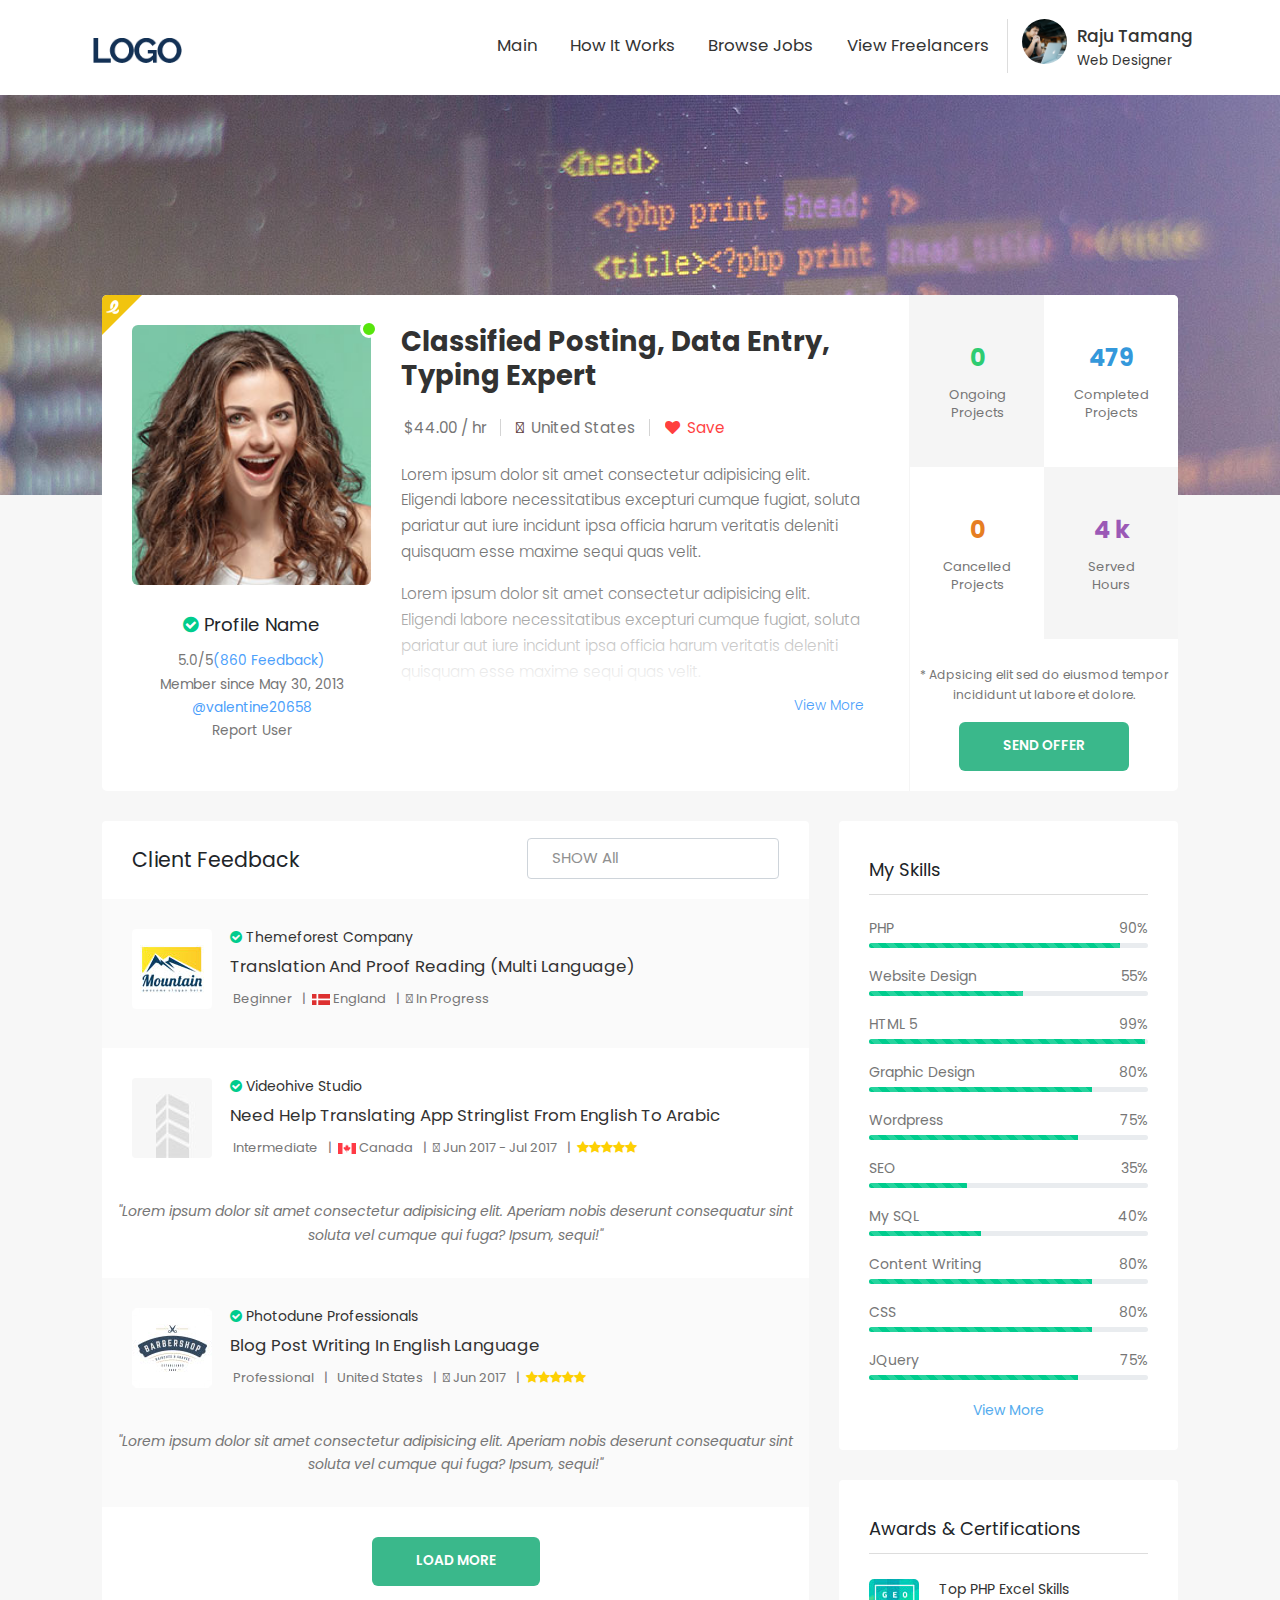
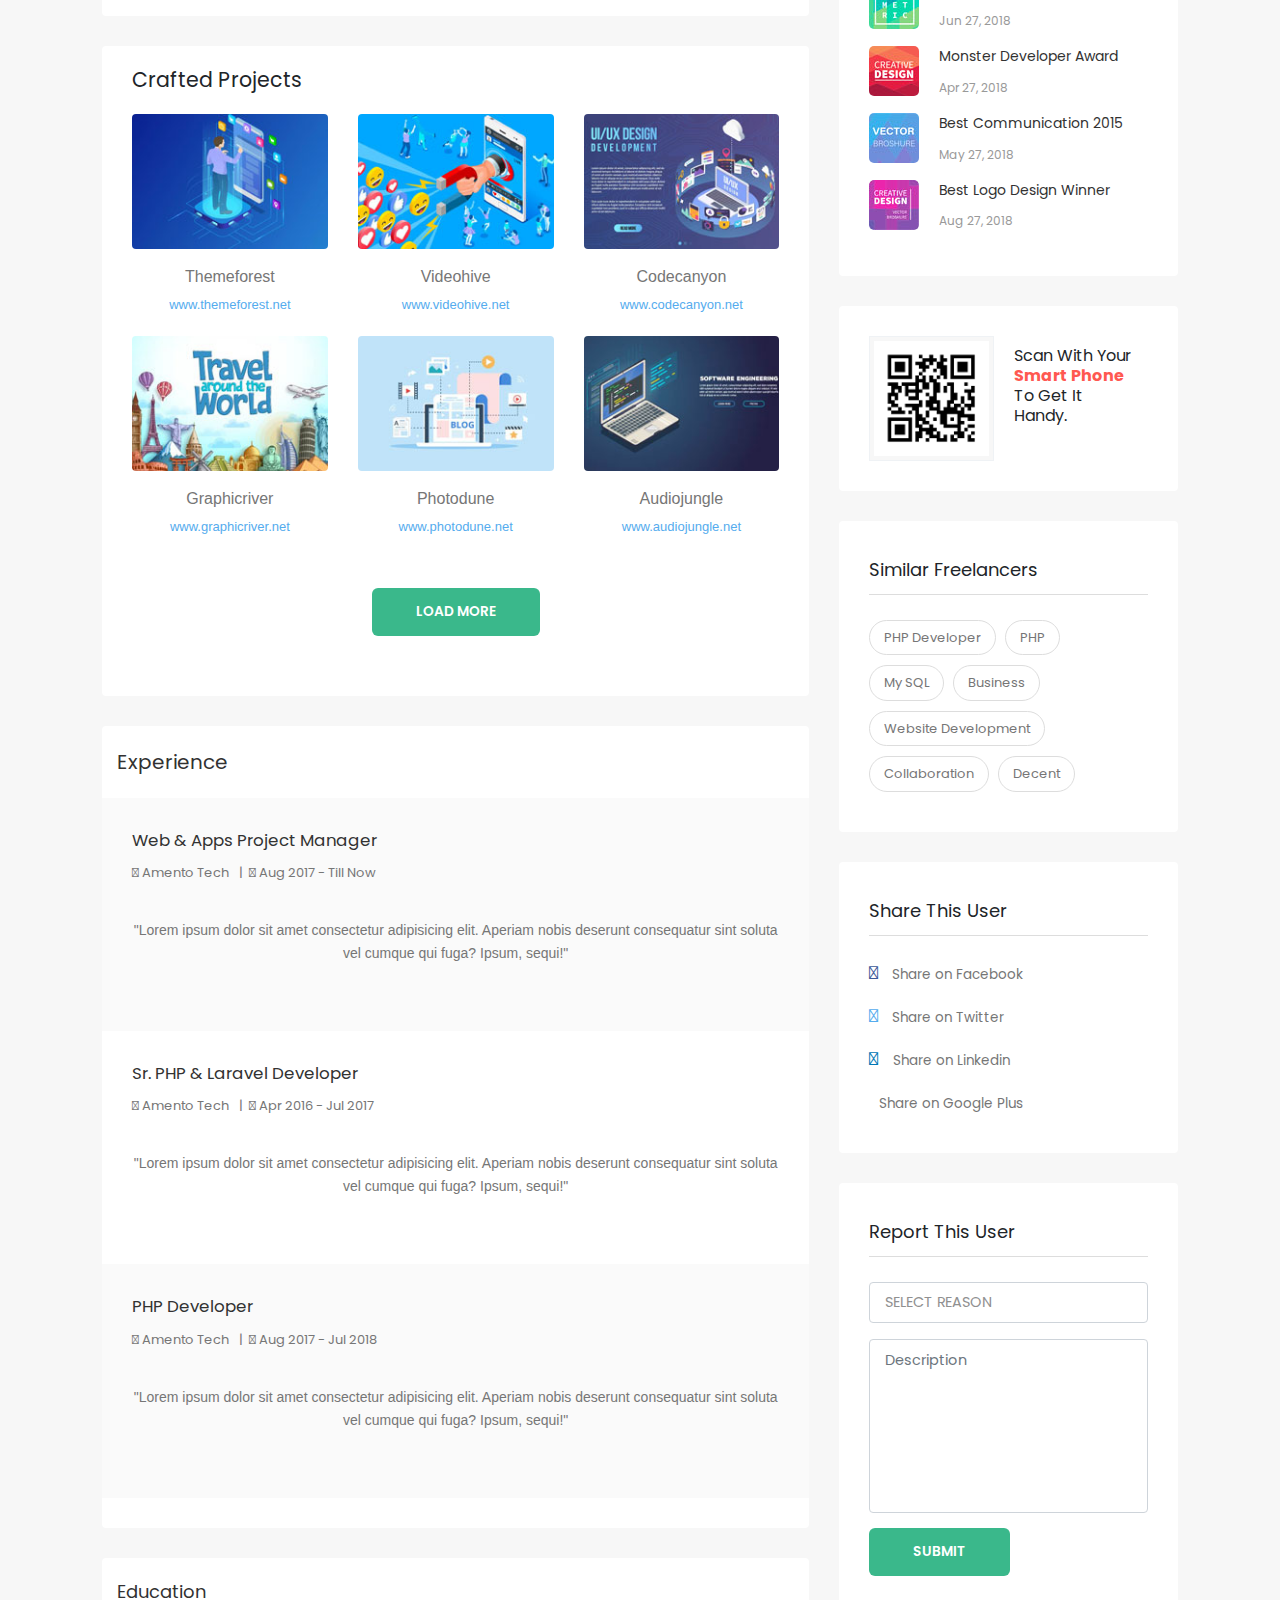
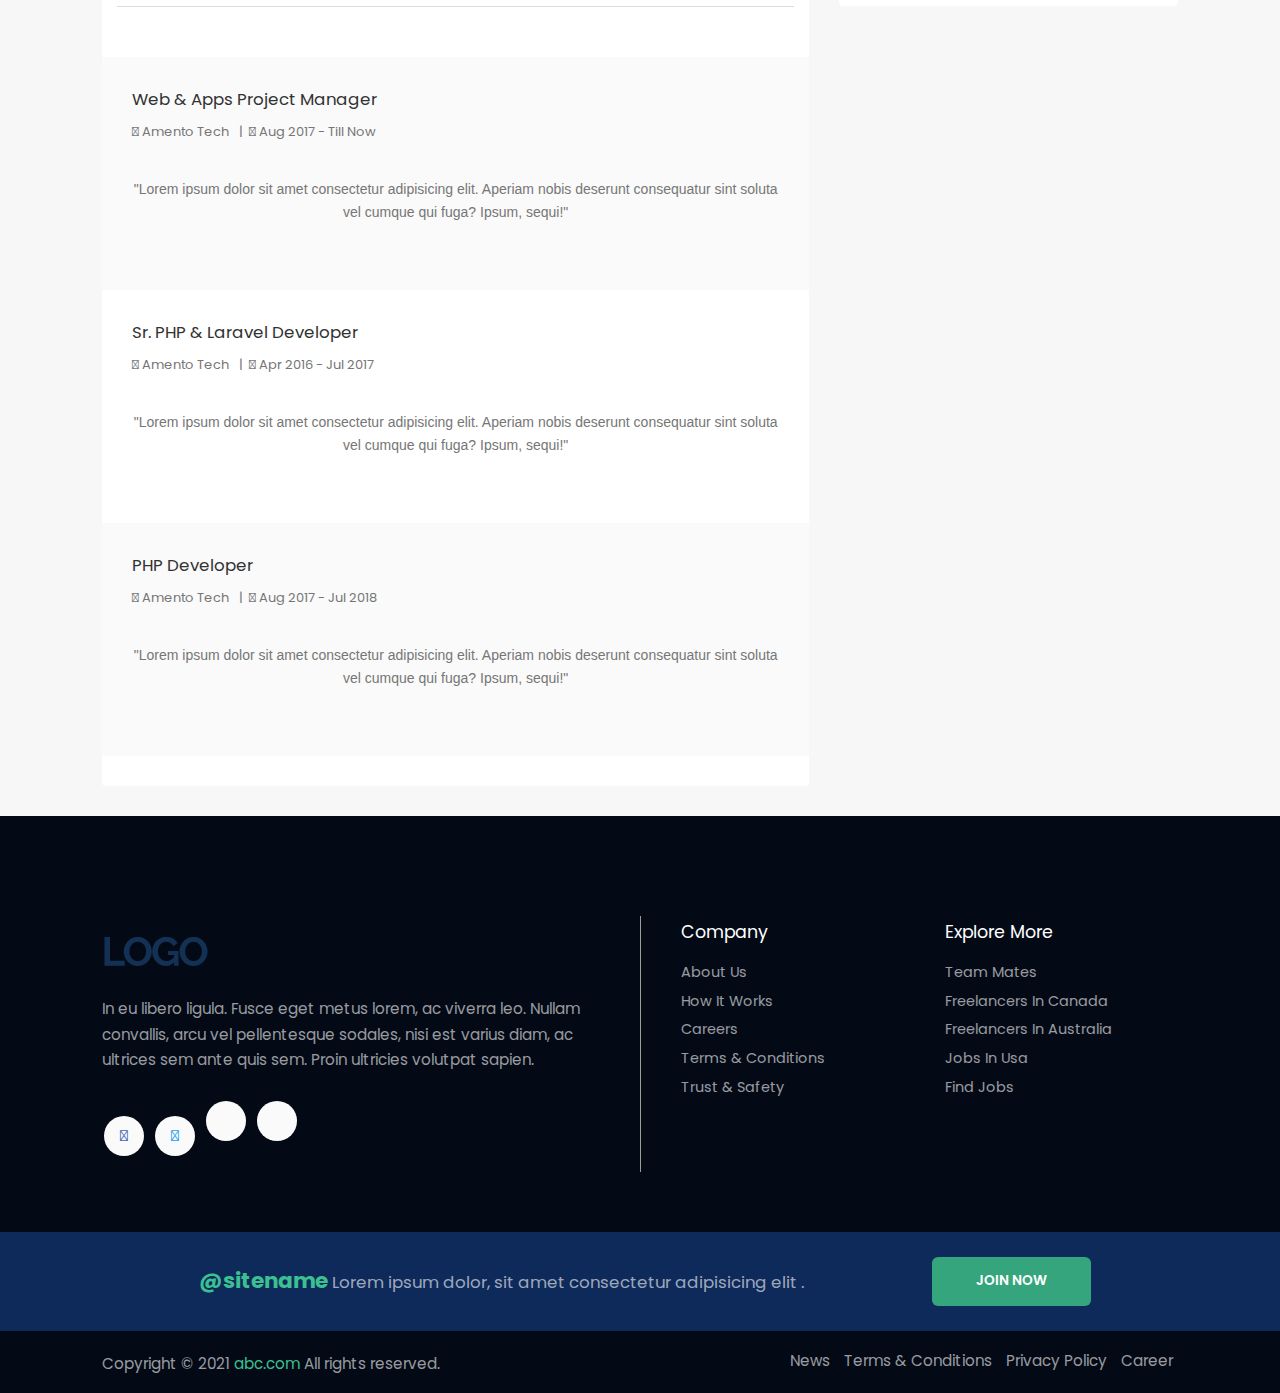
==== commit beffbf42: "workingOn" ====
--- a/detailPage.html
+++ b/detailPage.html
@@ -326,7 +326,7 @@
                         </div>
                         <!-- Crafted project -->
                         <div class="CraftProject craftedPadding">
-                            <div class="craftprojecttitle">
+                            <div class="skillTitle">
                                 <h2>Crafted Projects</h2>
                             </div>
                             <div class="projectlist">
@@ -459,7 +459,9 @@
                         <!-- Education -->
                         <div class="CraftProject">
                             <div class="craftprojecttitle">
-                                <h2>Education</h2>
+                                <div class="skillTitle">
+                                    <h2>Education</h2>
+                                </div>
                             </div>
                             <div class="e-content backgroundColor">
                                 <div class="contenthead">
@@ -520,7 +522,6 @@
                         <div class="skill">
                             <div class="skillTitle">
                                 <h2>My Skills</h2>
-                                <hr>
                             </div>
                             <div class="progress-panel">
                                 <div class="progressTitle">
@@ -627,45 +628,52 @@
                         </div>
                         <!-- certificate -->
                         <div class="skill">
-                            <div class="awardTitle">
+                            <div class="skillTitle">
                                 <h2>Awards & Certifications</h2>
-                                <hr>
                             </div>
                             <div class="certificate">
-                                <figure class="certificateImage">
-                                    <img src="img/a1.jpg" width="img-fluid" alt="logo">
-                                </figure>
-                                <div class="certificateTitle">
-                                    <h2>Top PHP Excel Skills</h2>
-                                    <h3>Jun 27, 2018</h3>
-                                </div>
+                                <a href="#">
+                                    <figure class="certificateImage">
+                                        <img src="img/a1.jpg" width="img-fluid" alt="logo">
+                                    </figure>
+                                    <div class="certificateTitle">
+                                        <h2>Top PHP Excel Skills</h2>
+                                        <h3>Jun 27, 2018</h3>
+                                    </div>
+                                </a>
                             </div>
                             <div class="certificate">
-                                <figure class="certificateImage">
-                                    <img src="img/a2.jpg" width="img-fluid" alt="logo">
-                                </figure>
-                                <div class="certificateTitle">
-                                    <h2>Monster Developer Award</h2>
-                                    <h3>Apr 27, 2018</h3>
-                                </div>
+                                <a href="#">
+                                    <figure class="certificateImage">
+                                        <img src="img/a2.jpg" width="img-fluid" alt="logo">
+                                    </figure>
+                                    <div class="certificateTitle">
+                                        <h2>Monster Developer Award</h2>
+                                        <h3>Apr 27, 2018</h3>
+                                    </div>
+                                </a>
                             </div>
                             <div class="certificate">
-                                <figure class="certificateImage">
-                                    <img src="img/a3.jpg" width="img-fluid" alt="logo">
-                                </figure>
-                                <div class="certificateTitle">
-                                    <h2>Best Communication 2015</h2>
-                                    <h3>May 27, 2018</h3>
-                                </div>
+                                <a href="#">
+                                    <figure class="certificateImage">
+                                        <img src="img/a3.jpg" width="img-fluid" alt="logo">
+                                    </figure>
+                                    <div class="certificateTitle">
+                                        <h2>Best Communication 2015</h2>
+                                        <h3>May 27, 2018</h3>
+                                    </div>
+                                </a>
                             </div>
                             <div class="certificate">
-                                <figure class="certificateImage">
-                                    <img src="img/a4.jpg" width="img-fluid" alt="logo">
-                                </figure>
-                                <div class="certificateTitle">
-                                    <h2>Best Logo Design Winner</h2>
-                                    <h3>Aug 27, 2018</h3>
-                                </div>
+                                <a href="#">
+                                    <figure class="certificateImage">
+                                        <img src="img/a4.jpg" width="img-fluid" alt="logo">
+                                    </figure>
+                                    <div class="certificateTitle">
+                                        <h2>Best Logo Design Winner</h2>
+                                        <h3>Aug 27, 2018</h3>
+                                    </div>
+                                </a>
                             </div>
                         </div>
                         <!-- qr code -->
@@ -688,58 +696,49 @@
                         <div class="skill">
                             <div class="skillTitle">
                                 <h2>Similar Freelancers</h2>
-                                <hr>
-                            </div>
-                          <a href="#" type="button" class="btn button" data-toggle="button">PHP Developer</a>
-                           <a href="#" type="button" class="btn button" data-toggle="button">PHP</a>
-                           <a href="#" type="button" class="btn button" data-toggle="button">My SQL</a>
-                           <a href="#" type="button" class="btn button" data-toggle="button">Business</a>
-                           <a href="#" type="button" class="btn button" data-toggle="button">Website Development</a>
-                           <a href="#" type="button" class="btn button" data-toggle="button">Collaboration</a>
-                           <a href="#" type="button" class="btn button" data-toggle="button">Decent</a>
+                            </div>
+                          <a href="#" class="btn button" data-toggle="button">PHP Developer</a>
+                           <a href="#" class="btn button" data-toggle="button">PHP</a>
+                           <a href="#" class="btn button" data-toggle="button">My SQL</a>
+                           <a href="#" class="btn button" data-toggle="button">Business</a>
+                           <a href="#" class="btn button" data-toggle="button">Website Development</a>
+                           <a href="#" class="btn button" data-toggle="button">Collaboration</a>
+                           <a href="#" class="btn button" data-toggle="button">Decent</a>
                     </div>
                     <!-- share user -->
                     <div class="skill">
                         <div class="skillTitle">
                             <h2>Share This User</h2>
-                            <hr>
-                        </div>
-                        <div class="links link1">
-                         <h2><a href="#"><i class="fab fa-facebook-square" aria-hidden="true"></i> Share on Facebook</a></h2>
-                          </div>
-                        <div class="links link2">
-                           <h2><a href="#"><i class="fab fa-twitter" aria-hidden="true"></i> Share on Twitter</a></h2>
-                            </div>
-                        <div class="links link3">
-                               <h2><a href="#"><i class="fab fa-linkedin" aria-hidden="true"> </i> Share on Linkedin</a></h2>
-                                </div>
-                        <div class="links link4">
-                                   <h2><a href="#"><i class="fab fa-google-plus-g" aria-hidden="true"></i> Share on Google Plus</a></h2>
-                                    </div>
+                        </div>
+                                    <ul>
+                                        <li class="links link1"><a href="#"><i class="fab fa-facebook-square" aria-hidden="true"></i> Share on Facebook</a></li>
+                                        <li class="links link2"><a href="#"><i class="fab fa-twitter" aria-hidden="true"></i> Share on Twitter</a></li>
+                                        <li class="links link3"><a href="#"><i class="fab fa-linkedin" aria-hidden="true"> </i> Share on Linkedin</a></li>
+                                        <li class="links link4"><a href="#"><i class="fab fa-google-plus-g" aria-hidden="true"></i> Share on Google Plus</a></li>
+                                    </ul>
                     </div>
                     <!-- report user -->
                     <div class="skill">
                         <div class="skillTitle">
-                            Report This User
-                            <hr>
+                           <h2>Report This User</h2>
                         </div>
                         <form>
                         <div class="select1">
-                            <div class="select-down">
-                                <select>
+                            <div class="selectOne">
+                                <select class="form-control">
                                     <option value="Select Reason">SELECT REASON</option>
                                     <option value="REASON ONE">REASON ONE </option>
                                     <option value="REASON TWO">REASON TWO</option>
                                     <option value="REASON THREE">REASON THREE</option>
                                     <option value="REASON FOUR">REASON FOUR</option>
-                                </select>
+                                  </select>
                             </div>
                         </div>
                         <div class="form-description">
-                            <textarea class="form" id="Textarea1"  rows="9"></textarea>
+                            <textarea class="form-control" id="Textarea1" placeholder="Description"  rows="7"></textarea>
                           </div>
                           <div class="submitButton">
-                            <a href=""> <button type="button" class="btn viewBtn">SUBMIT</button> </a>
+                            <button type="submit" class="btn viewBtn">SUBMIT</button>
                           </div>
                     </div>
                 </div>
--- a/css/main.css
+++ b/css/main.css
@@ -2365,8 +2365,33 @@
   margin-bottom: 30px;
 }
 
+#detailMain .skill .select1 {
+  display: inline-block;
+  width: 100%;
+}
+
 #detailMain .skill .progress-bar {
   background-color: #00cc8d;
+}
+
+#detailMain .skill .form-control {
+  font-size: 0.95em;
+  padding: 10px 15px;
+}
+
+#detailMain .skill .selectOne select {
+  padding: 0px 15px;
+}
+
+#detailMain .skill ul {
+  padding-left: 0;
+  margin-bottom: 0;
+  margin-top: -10px;
+}
+
+#detailMain .skill ul li {
+  list-style: none;
+  line-height: 2.4;
 }
 
 #detailMain .CraftProject {
@@ -2381,8 +2406,18 @@
   padding: 0 15px;
 }
 
+#detailMain .craftedPadding .skillTitle {
+  padding: 15px;
+  border-bottom: 0;
+  margin-bottom: 0;
+}
+
+#detailMain .craftedPadding .skillTitle h2 {
+  font-size: 1.35em;
+}
+
 #detailMain .craftprojecttitle {
-  padding: 26px 30px;
+  padding: 25px 15px;
   width: 100%;
 }
 
@@ -2443,7 +2478,9 @@
 }
 
 #detailMain .skillTitle {
-  padding-bottom: 15px;
+  padding-bottom: 5px;
+  border-bottom: 1px solid #ddd;
+  margin-bottom: 25px;
 }
 
 #detailMain .skillTitle h2 {
@@ -2487,8 +2524,14 @@
   vertical-align: middle;
 }
 
+#detailMain .certificate {
+  display: inline-block;
+  width: 100%;
+}
+
 #detailMain .certificateImage {
-  width: auto;
+  width: 50px;
+  height: 50px;
   float: left;
   border-radius: 4px;
 }
@@ -2509,6 +2552,7 @@
   font-weight: 400;
   color: #323232;
   margin-bottom: 3px;
+  margin-top: 2px;
 }
 
 #detailMain .certificateTitle h3 {
@@ -2516,7 +2560,7 @@
   display: block;
   color: #999;
   padding: 2px 0 0;
-  font: 400 12px/23px 'Open Sans', Arial, Helvetica, sans-serif;
+  margin-top: 12px;
 }
 
 #detailMain .qrCodeImage {
@@ -2566,52 +2610,43 @@
   border-radius: 20px;
   color: #767676;
   text-align: center;
-  font-size: 14px;
-  margin: 5px 0;
+  font-size: 13px;
+  padding: 7px 14px;
+  margin-bottom: 10px;
+  margin-right: 5px;
 }
 
 #detailMain .button:hover {
+  border: 1px solid #ff5851;
   background: #ff5851;
   color: white;
-  border: none;
-}
-
-#detailMain .links {
-  padding-bottom: 20px;
 }
 
 #detailMain .links a {
   color: #767676;
   text-decoration: none;
-}
-
-#detailMain .links h2 {
-  font-size: 14px;
-  font: 400 14px/23px 'Open Sans', Arial, Helvetica, sans-serif;
+  font-size: 13.5px;
+}
+
+#detailMain .links i {
+  font-size: 18px;
+  margin-right: 10px;
 }
 
 #detailMain .fa-facebook-square {
   color: #3b5999;
-  font-size: 18px;
-  width: 30px;
 }
 
 #detailMain .fa-twitter {
   color: #55acee;
-  font-size: 18px;
-  width: 30px;
 }
 
 #detailMain .fa-linkedin {
   color: #0077B5;
-  font-size: 18px;
-  width: 30px;
 }
 
 #detailMain .fa-google-plus-g {
   color: #dd4b39;
-  font-size: 18px;
-  width: 30px;
 }
 
 #detailMain .link1 a:hover {
@@ -2638,17 +2673,9 @@
   margin-top: 10px;
 }
 
-#detailMain .form {
-  display: block;
-  width: 100%;
-  border: 1px solid #ced4da;
-  border-radius: 4px;
-  transition: border-color .15s ease-in-out,box-shadow .15s ease-in-out;
-}
-
 #detailMain .submitButton {
   display: inline-block;
-  margin-top: 10px;
+  margin-top: 15px;
   width: 100%;
 }
 
@@ -2696,6 +2723,10 @@
   word-break: normal;
 }
 
+textarea {
+  resize: inherit;
+}
+
 .footer {
   padding: 100px 0px 0px;
   background-color: #030a16;
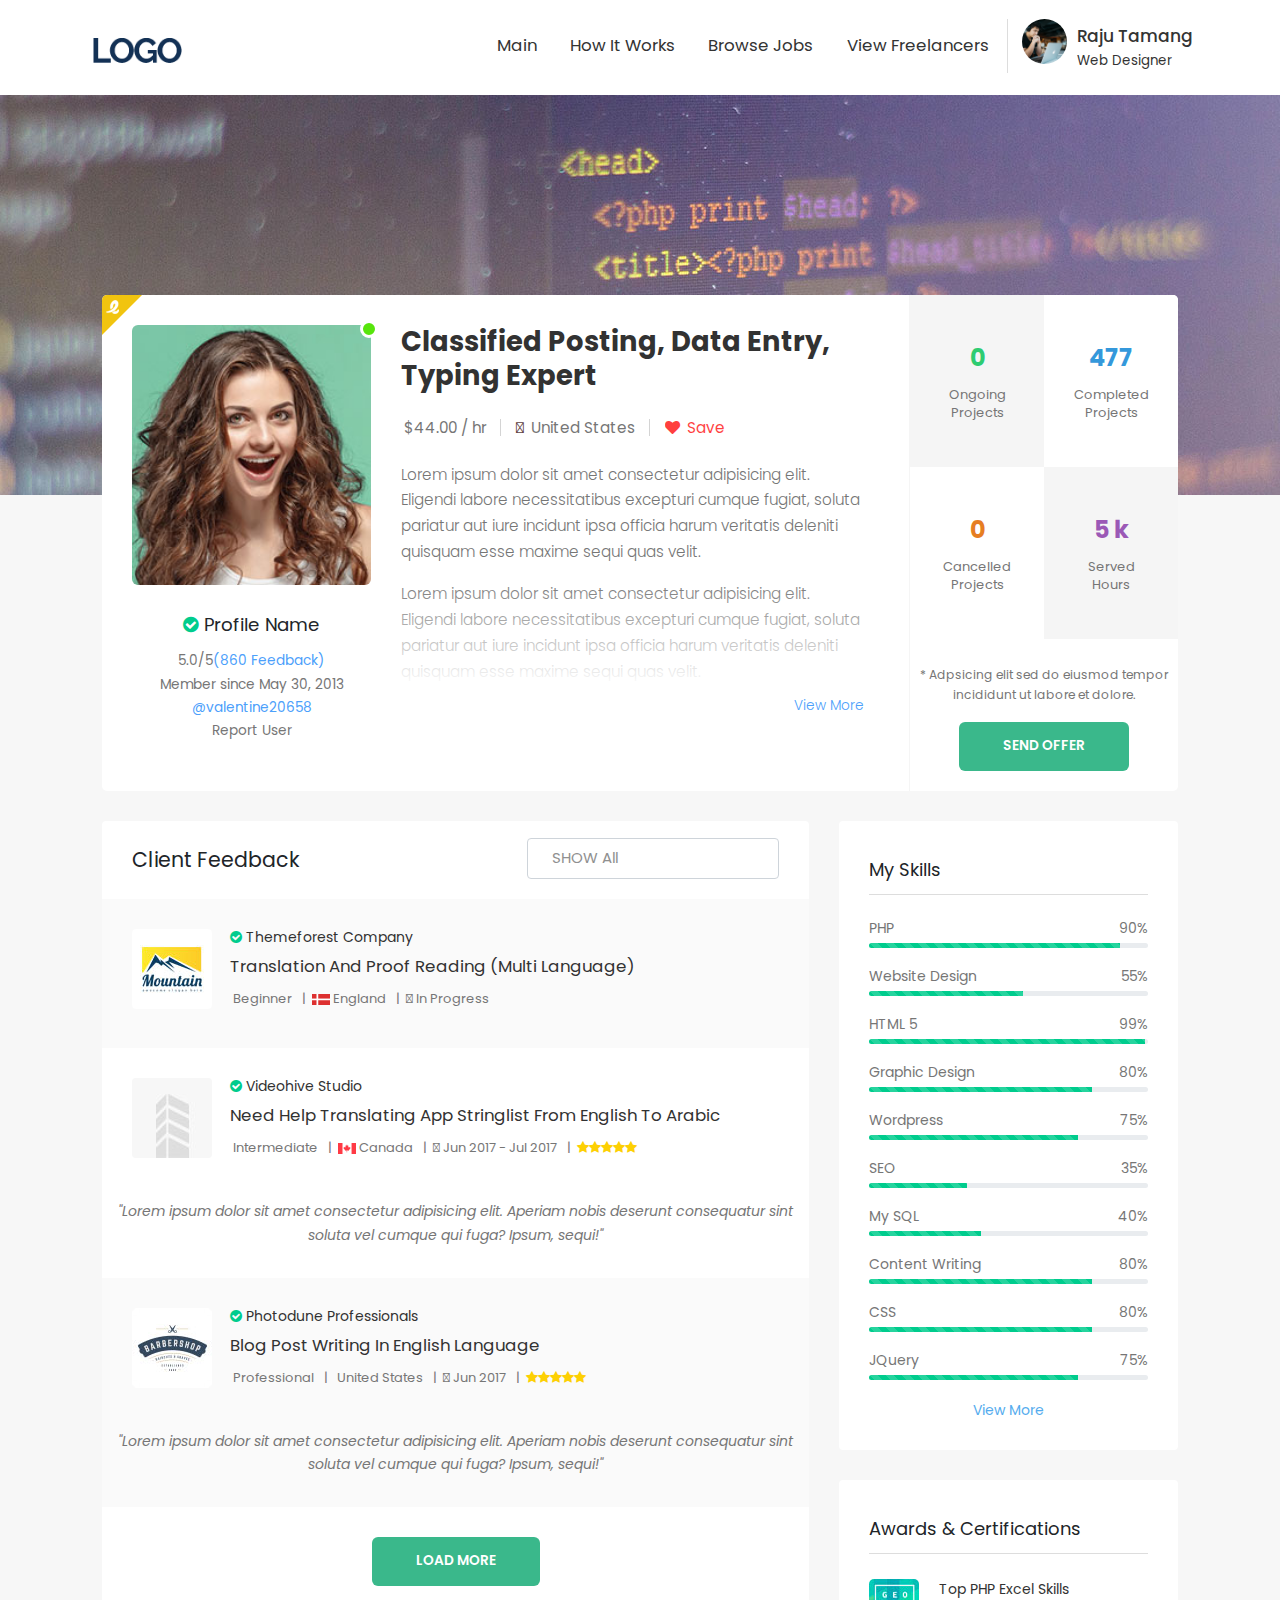
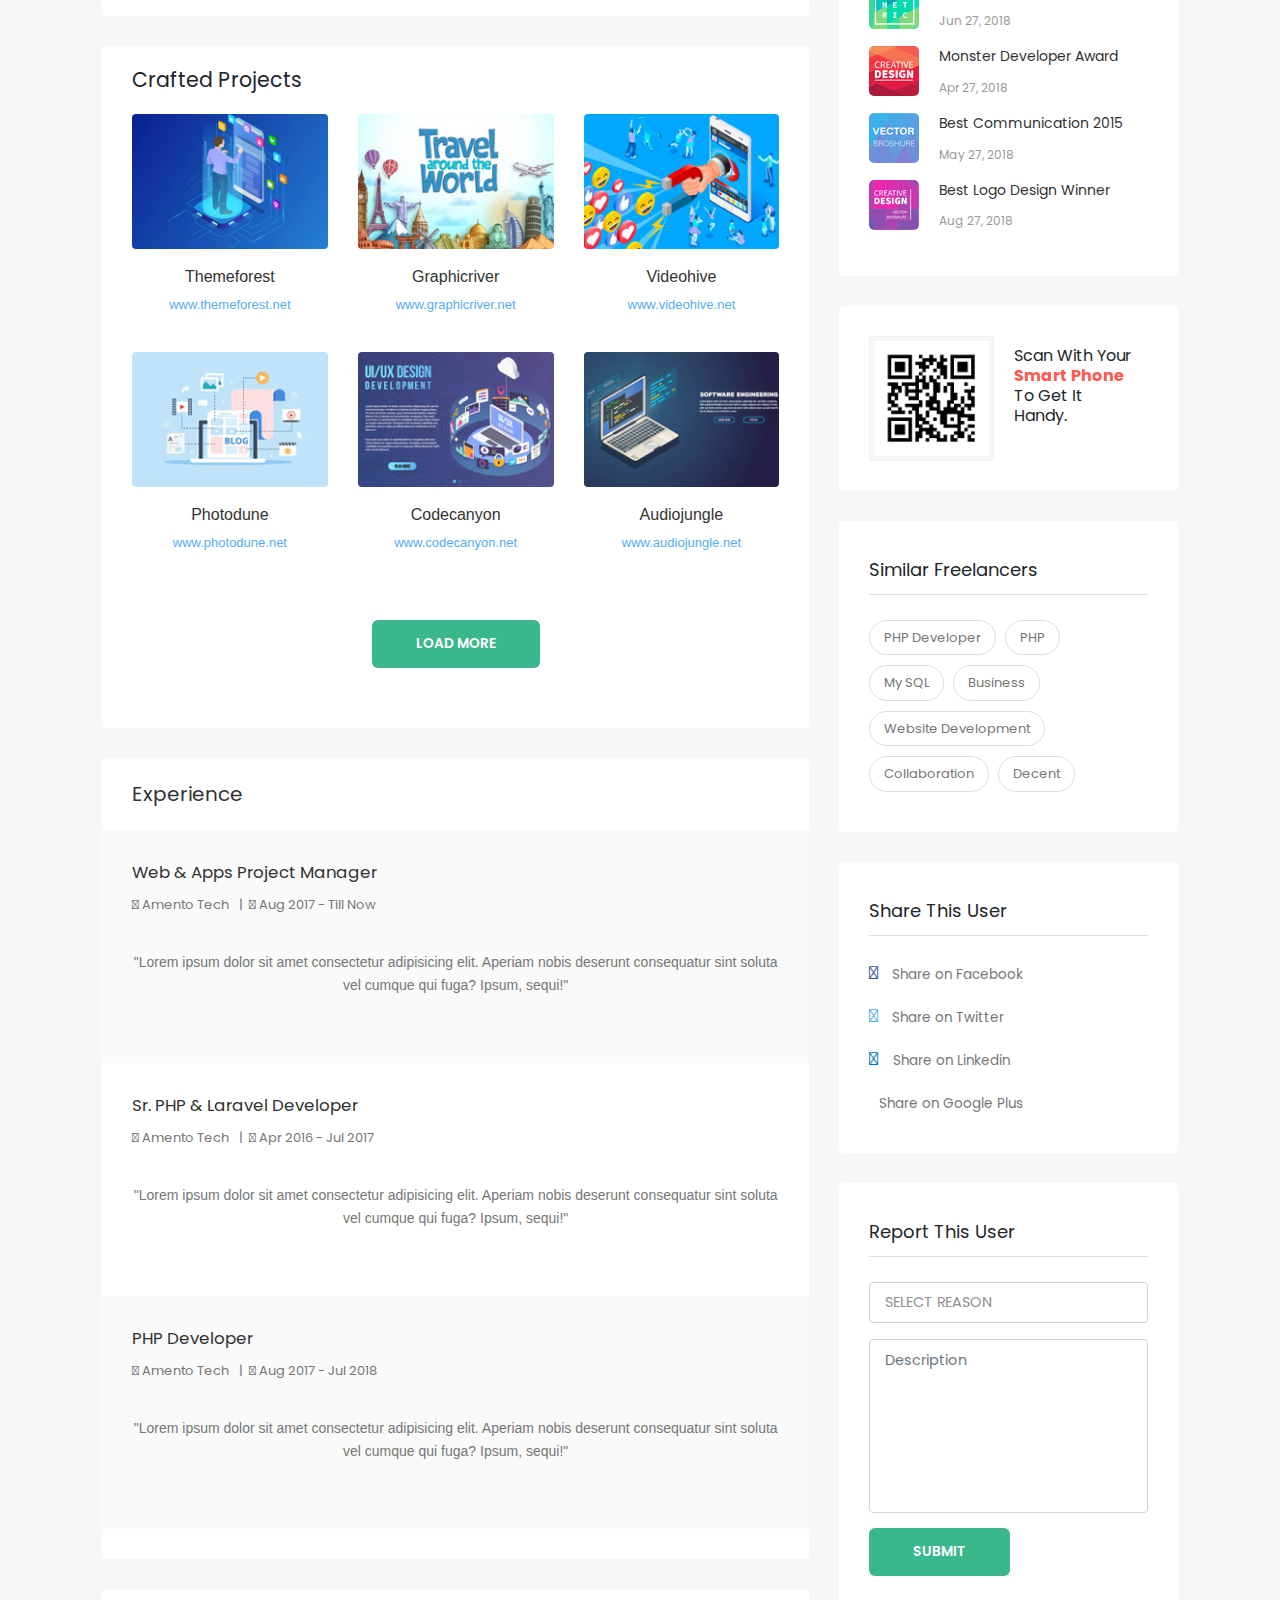
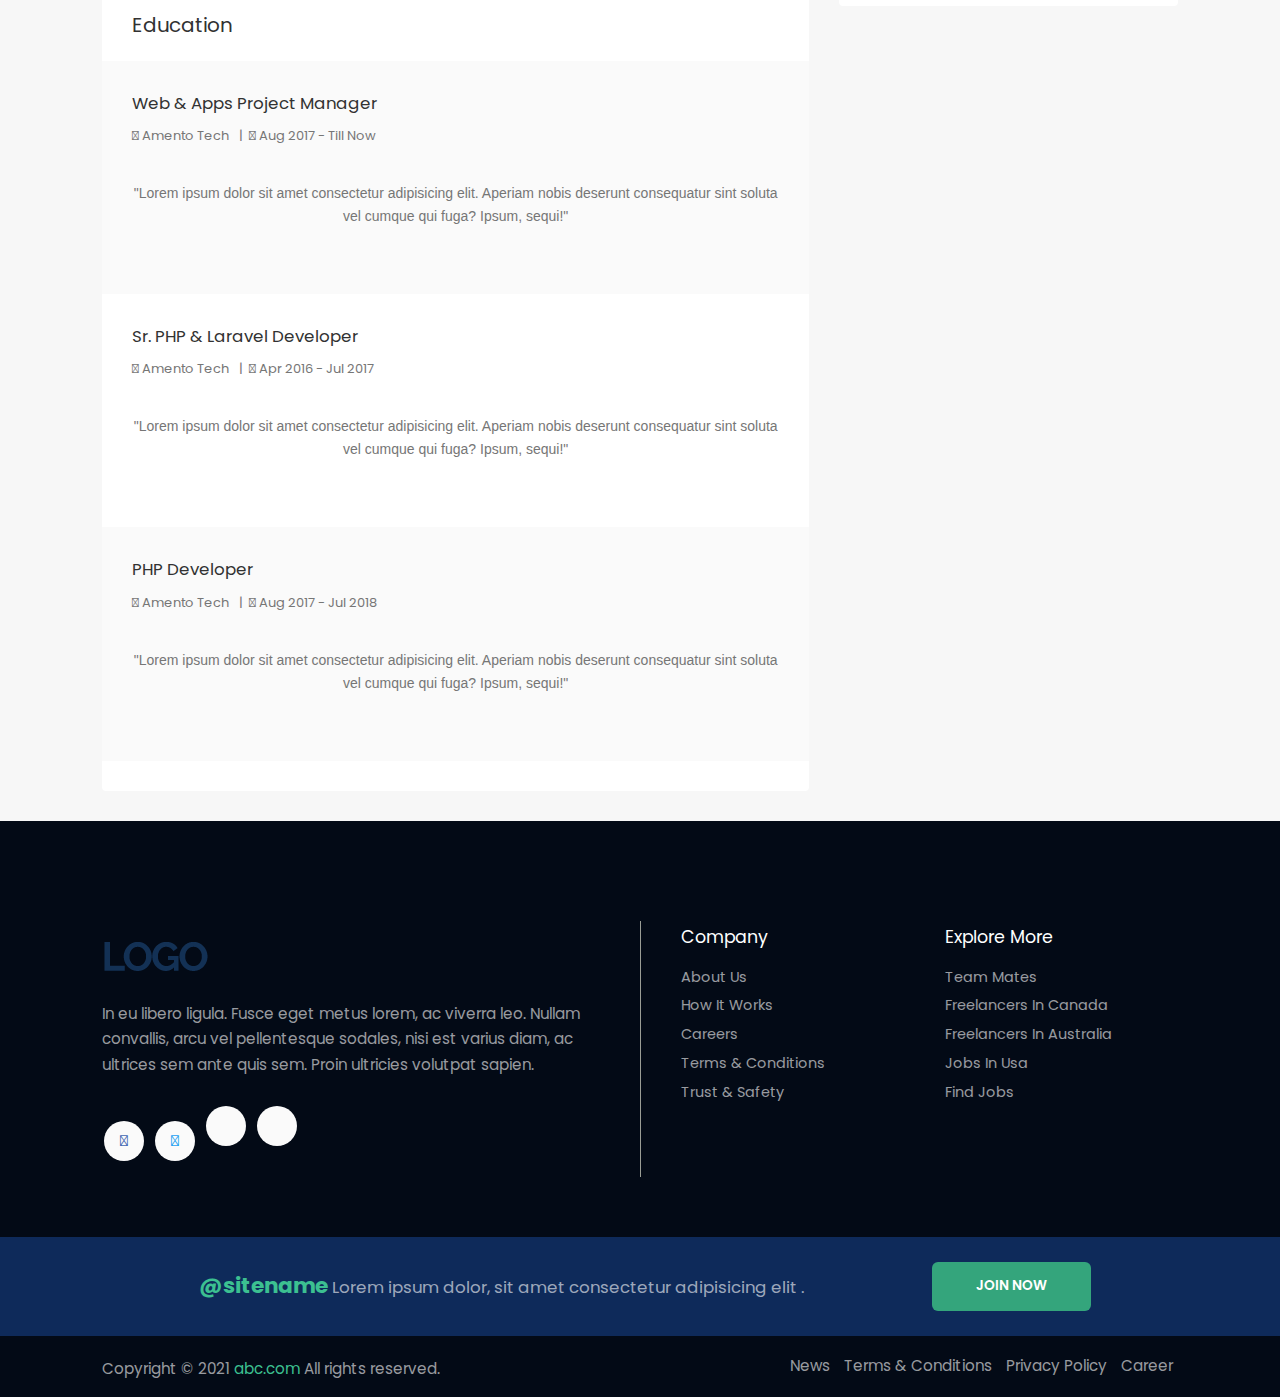
==== commit 34cada7a: "mrgWork" ====
--- a/detailPage.html
+++ b/detailPage.html
@@ -341,6 +341,8 @@
                                                 <a href="">www.themeforest.net</a>
                                             </div>
                                         </div>
+                                    </div>
+                                    <div class="col-sm-4 projectpadding">
                                         <div class="project">
                                             <figure>
                                                 <img src="img/p4.jpg" class="img-fluid" alt="project">
@@ -361,6 +363,8 @@
                                                 <a href="">www.videohive.net</a>
                                             </div>
                                         </div>
+                                    </div>
+                                    <div class="col-sm-4 projectpadding">
                                         <div class="project">
                                             <figure>
                                                 <img src="img/p5.jpg" class="img-fluid" alt="project">
@@ -381,6 +385,8 @@
                                                 <a href="">www.codecanyon.net</a>
                                             </div>
                                         </div>
+                                    </div>
+                                    <div class="col-sm-4 projectpadding">
                                         <div class="project">
                                             <figure>
                                                 <img src="img/p6.jpg" class="img-fluid" alt="project">
@@ -401,7 +407,9 @@
                         <!-- Experience -->
                         <div class="CraftProject">
                             <div class="craftprojecttitle">
-                                <h2>Experience</h2>
+                                <div class="edu">
+                                    <h2>Experience</h2>
+                                </div>
                             </div>
                             <div class="e-content backgroundColor">
                                 <div class="contenthead">
@@ -459,7 +467,7 @@
                         <!-- Education -->
                         <div class="CraftProject">
                             <div class="craftprojecttitle">
-                                <div class="skillTitle">
+                                <div class="edu">
                                     <h2>Education</h2>
                                 </div>
                             </div>
--- a/css/main.css
+++ b/css/main.css
@@ -2236,6 +2236,7 @@
   font-size: 16px;
   font-weight: 400;
   line-height: 16px;
+  color: #333;
 }
 
 #detailMain .companies {
@@ -2439,6 +2440,7 @@
 #detailMain .project {
   padding: 0 15px;
   margin-bottom: 10px;
+  display: inline-block;
 }
 
 #detailMain .project figure {
@@ -2469,6 +2471,12 @@
 #detailMain .e-content {
   width: 100%;
   padding: 30px;
+}
+
+@media only screen and (max-width: 600px) {
+  #detailMain .e-content {
+    text-align: center;
+  }
 }
 
 #detailMain .e-content .description p {
@@ -2727,6 +2735,10 @@
   resize: inherit;
 }
 
+.edu {
+  padding: 0 15px;
+}
+
 .footer {
   padding: 100px 0px 0px;
   background-color: #030a16;
